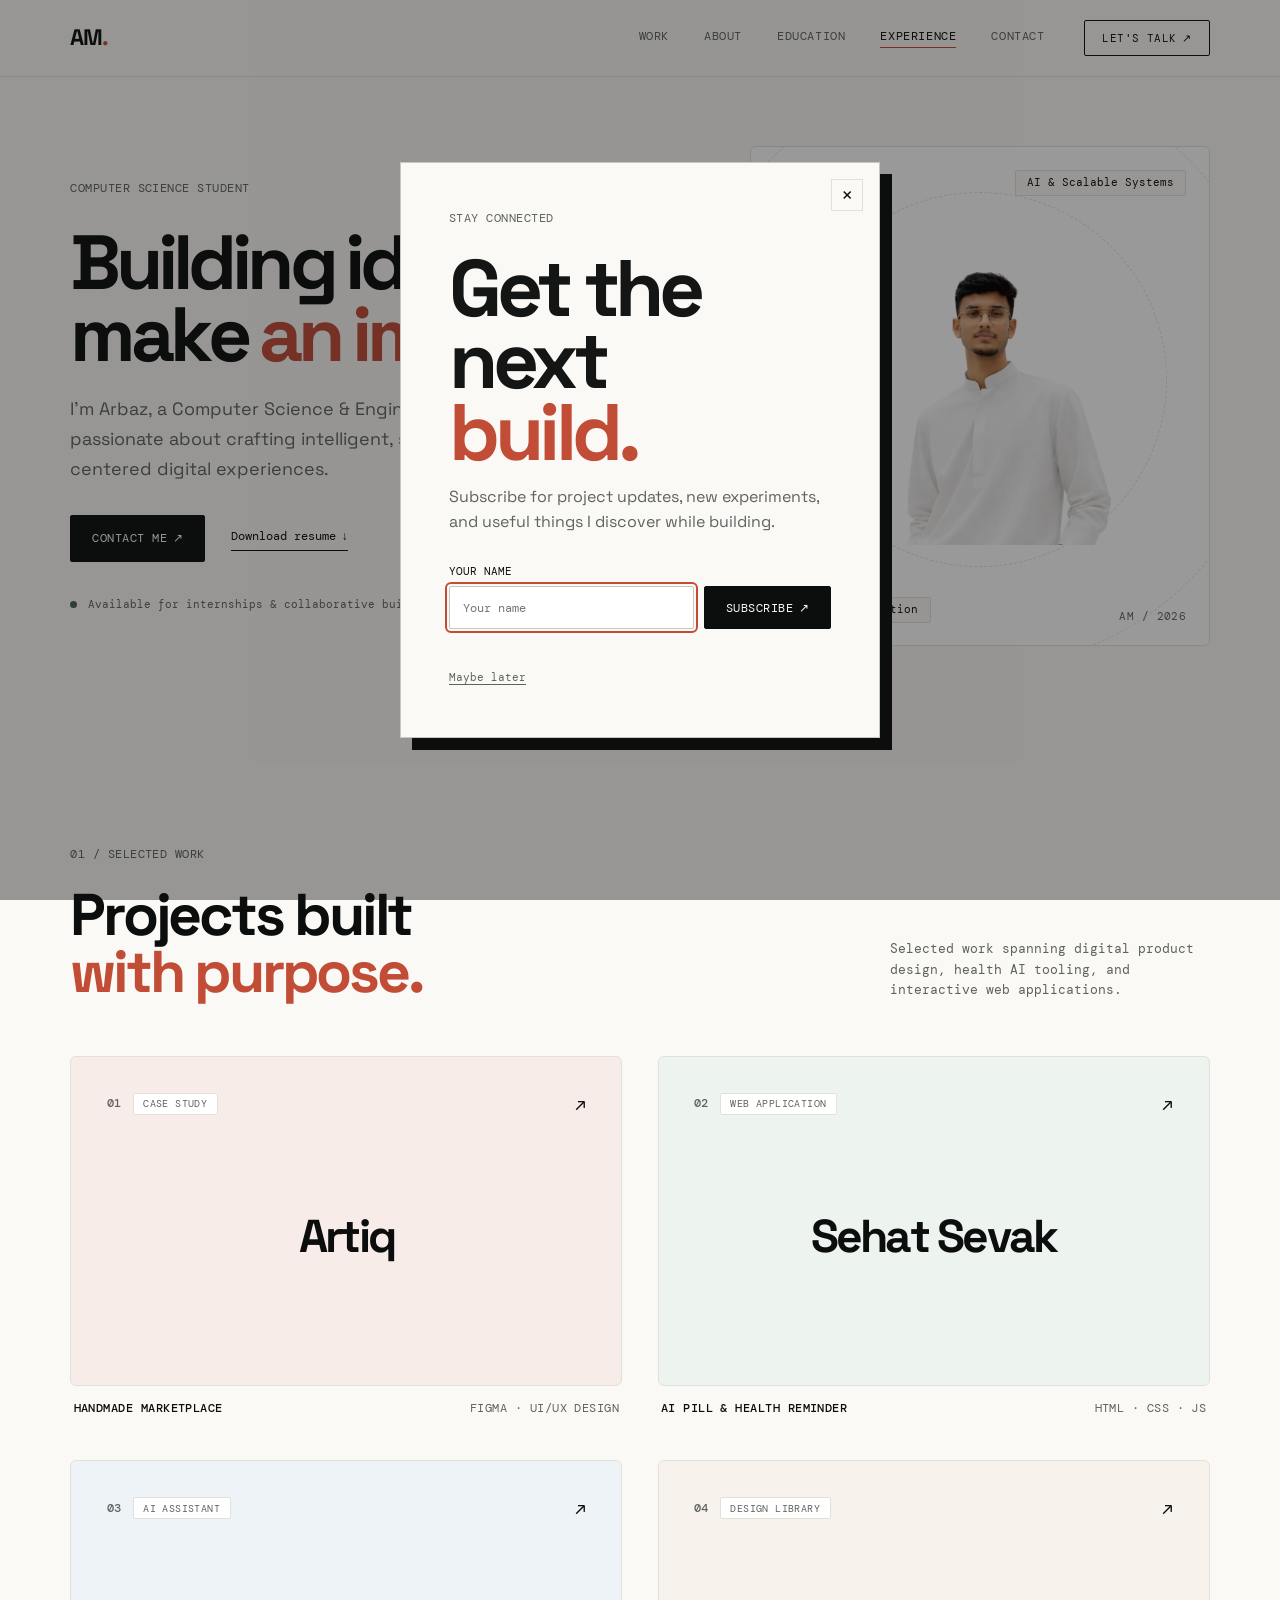
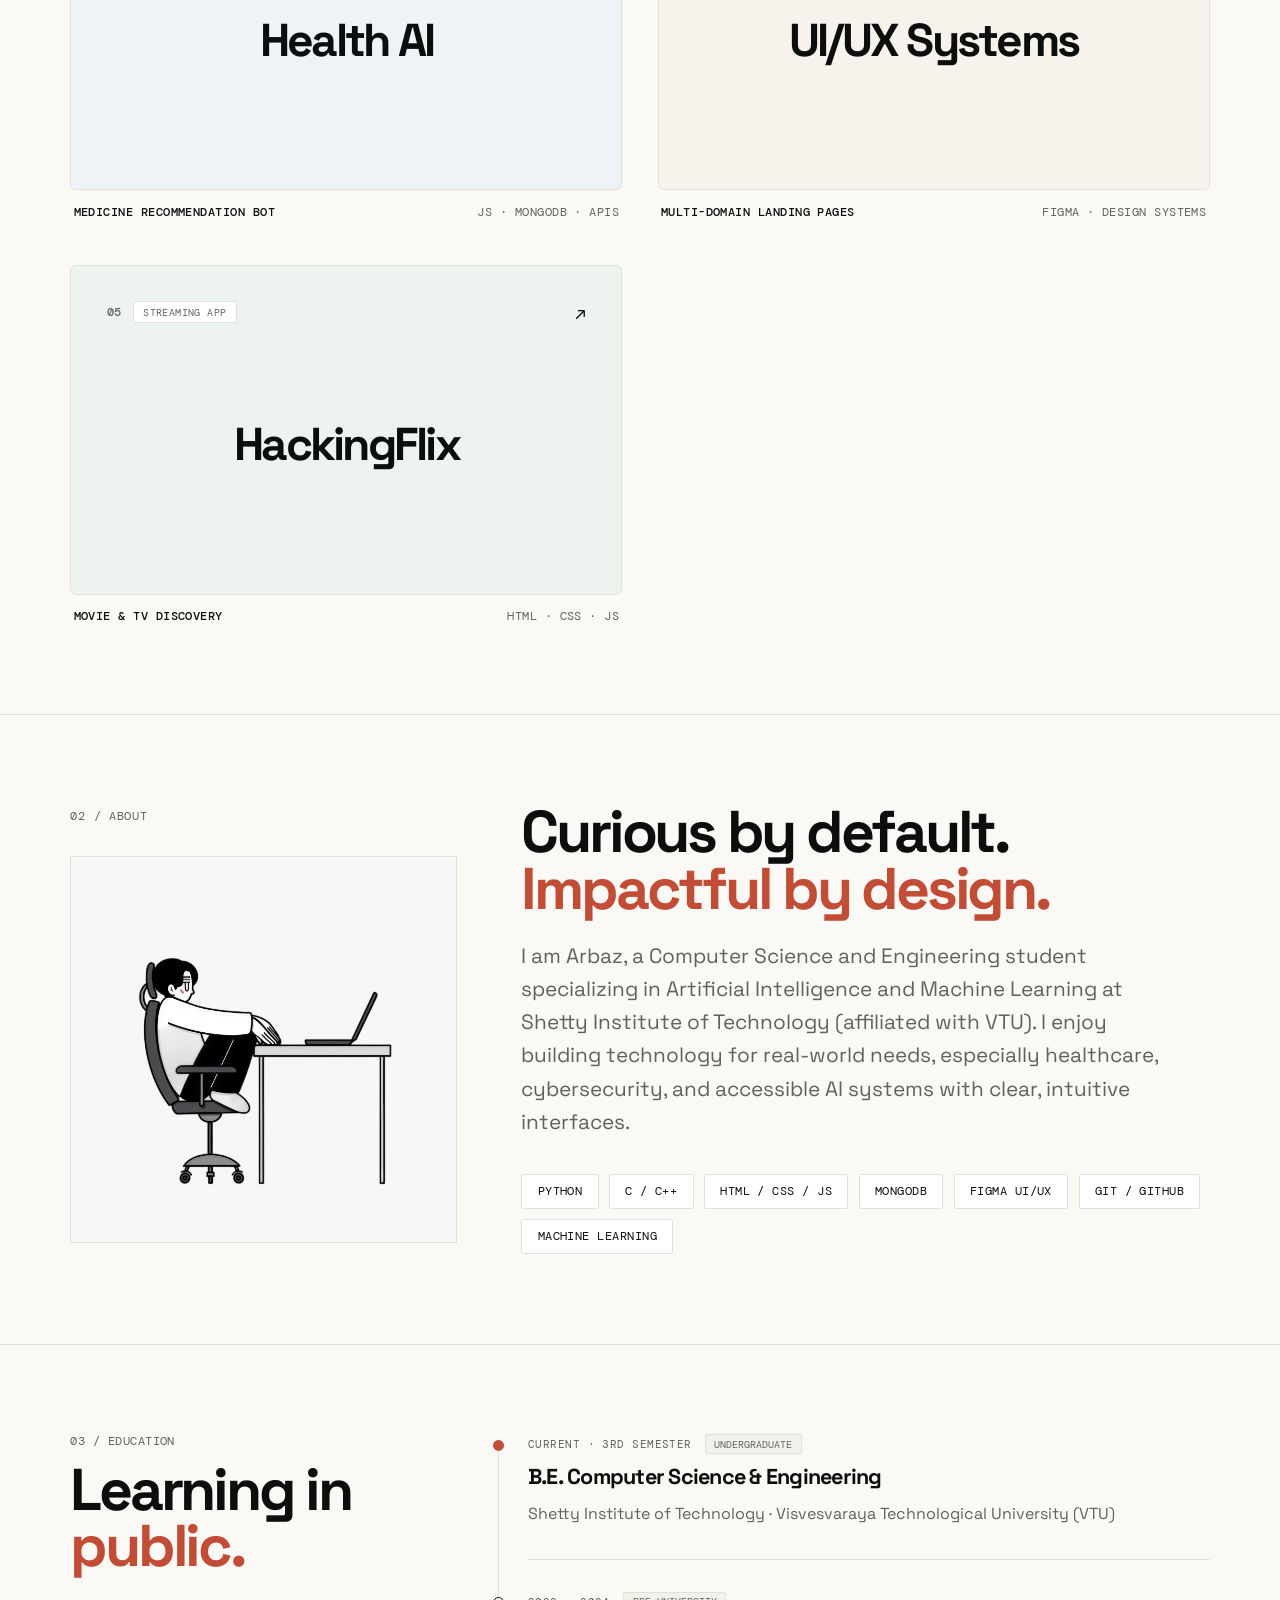
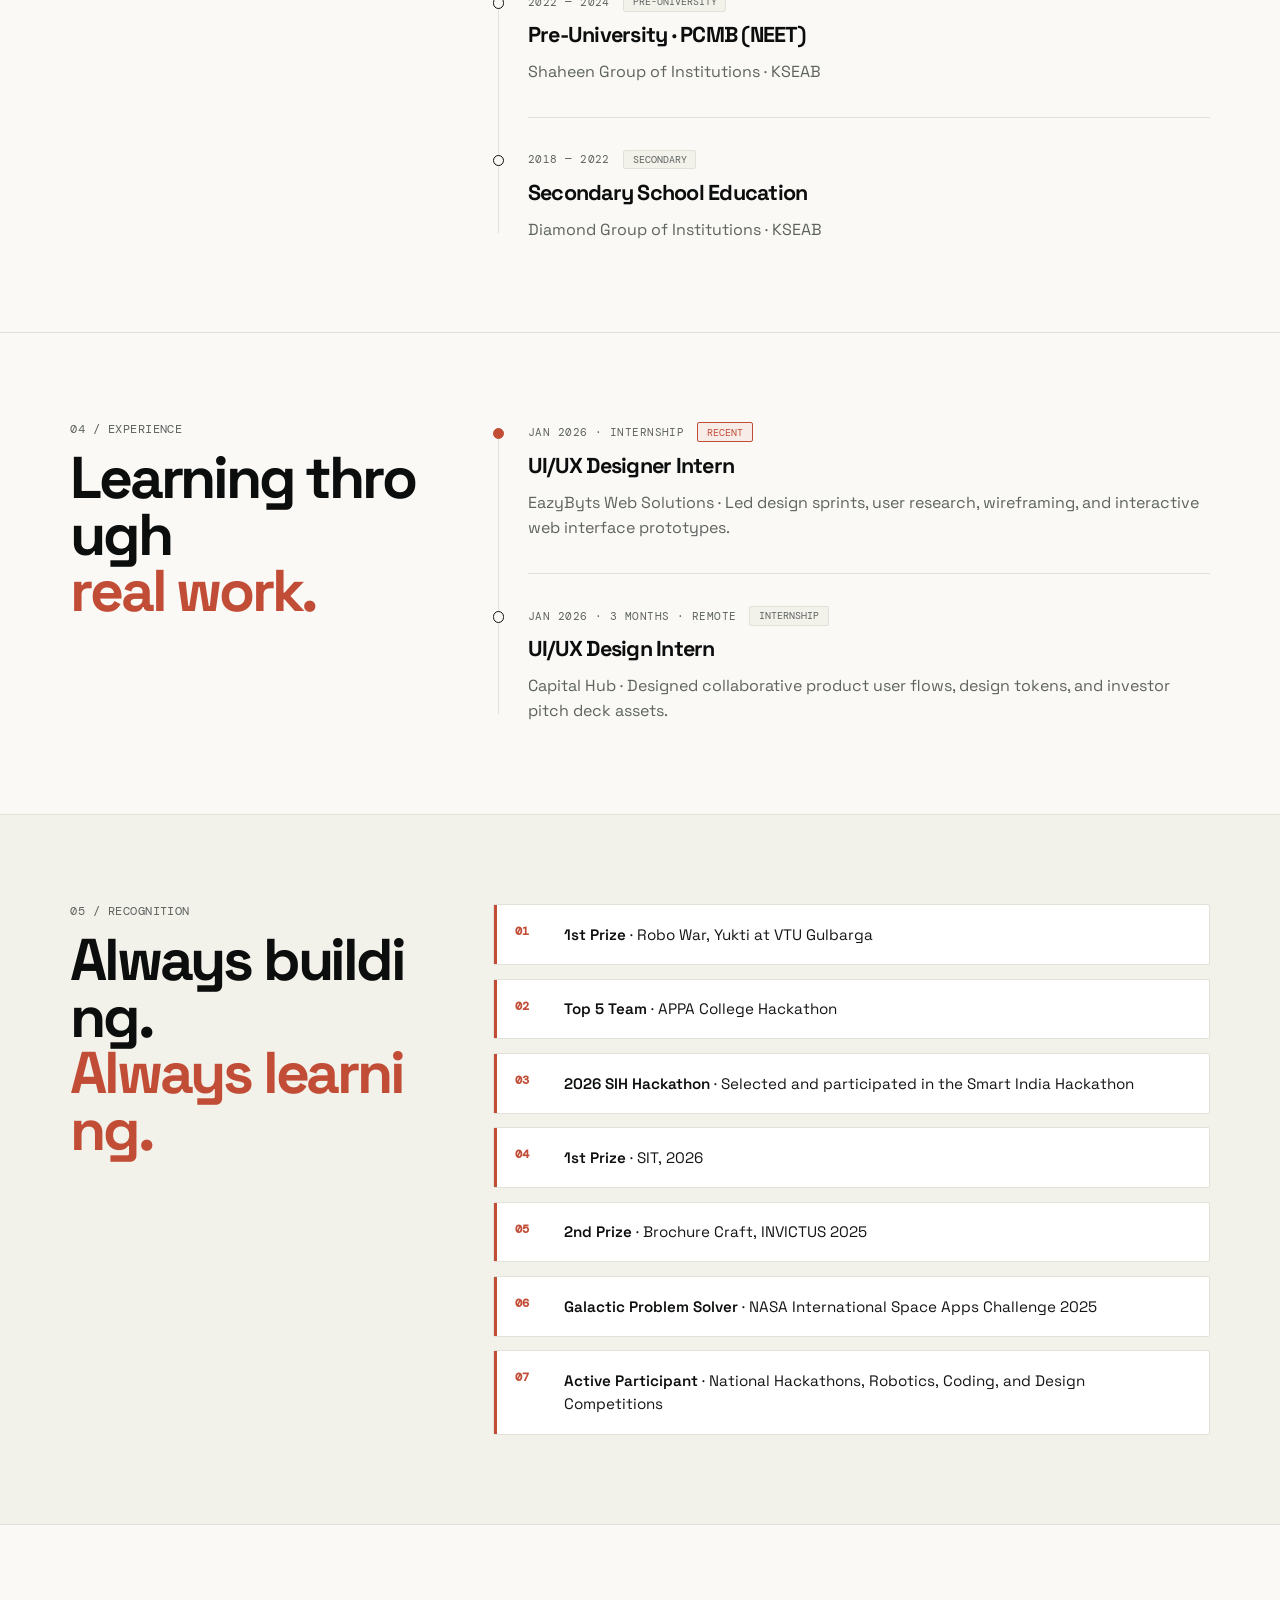
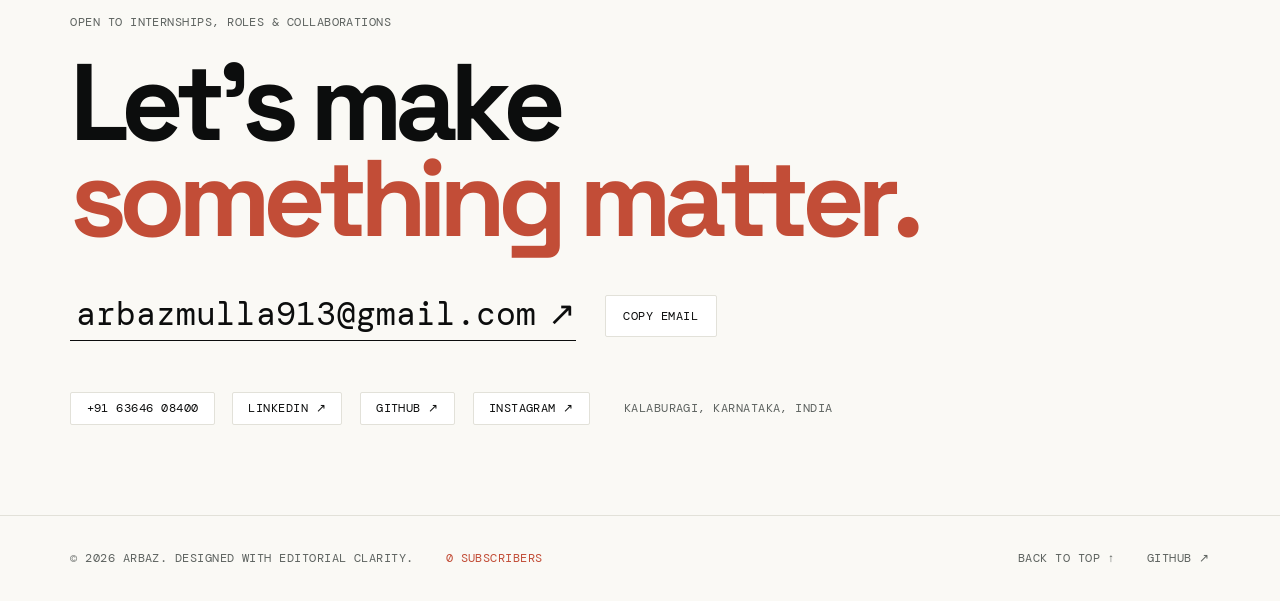
==== index.html @ 46965653 "Add files via upload" ====
<!doctype html>
<html lang="en">

<head>
  <meta charset="UTF-8">
  <meta name="viewport" content="width=device-width, initial-scale=1.0">
  <meta name="description" content="Arbaz— Computer Science student, AI/ML enthusiast, and UI/UX designer.">
  <title>Arbaz — Portfolio</title>
  <link rel="preconnect" href="https://fonts.googleapis.com">
  <link rel="preconnect" href="https://fonts.gstatic.com" crossorigin>
  <link
    href="https://fonts.googleapis.com/css2?family=DM+Mono:ital,wght@0,400;0,500;1,400&family=Space+Grotesk:wght@400;500;600;700&display=swap"
    rel="stylesheet">
  <link rel="stylesheet" href="styles.css">
  <script src="script.js" defer></script>
</head>

<body id="top">

  <!-- ═══════════ EDITORIAL LOADING SCREEN ═══════════ -->
  <div class="loader" id="loader" aria-label="Loading portfolio" role="status">
    <!-- Editorial frame background grid -->
    <div class="loader-bg-grid" aria-hidden="true"></div>

    <!-- Editorial frame corners -->
    <div class="loader-corner corner-tl" aria-hidden="true"></div>
    <div class="loader-corner corner-tr" aria-hidden="true"></div>
    <div class="loader-corner corner-bl" aria-hidden="true"></div>
    <div class="loader-corner corner-br" aria-hidden="true"></div>

    <!-- Top bar telemetry -->
    <header class="loader-topbar">
      <div class="loader-topbar-left">
        <span class="status-dot" aria-hidden="true"></span>
        <span>Arbaz / Portfolio</span>
      </div>
      <div class="loader-topbar-center">
        <span class="loader-coordinates">[ 15.3173° N, 75.7139° E ]</span>
      </div>
      <div class="loader-topbar-right">
        <span class="loader-clock" id="loader-clock">00:00:00</span>
        <span class="live-year">Edition 2026</span>
      </div>
    </header>

    <!-- Central Illustration & Mathematically Sliced Typography -->
    <div class="loader-content">
      <!-- Desk illustration plate -->
      <div class="loader-illustration-wrap">
        <div class="plate-reg reg-tl" aria-hidden="true">+</div>
        <div class="plate-reg reg-tr" aria-hidden="true">+</div>
        <div class="plate-reg reg-bl" aria-hidden="true">+</div>
        <div class="plate-reg reg-br" aria-hidden="true">+</div>
        <img src="assets/arbaz-portrait.png" alt="Portrait of Arbaz" class="loader-desk-svg" />
      </div>

      <!-- Letter-by-Letter Editorial Typographic Wordmark -->
      <div class="loader-hero" id="loader-hero">
        <div class="loader-wordmark-wrap">
          <div class="loader-wordmark-main">
            <h1 class="loader-word-portfolio" id="loader-word-portfolio" aria-label="portfolio">
              <span class="l-char">p</span><span class="l-char">o</span><span class="l-char">r</span><span class="l-char">t</span><span class="l-char">f</span><span class="l-char">o</span><span class="l-char">l</span><span class="l-char">i</span><span class="l-char">o</span>
            </h1>
            <div class="loader-author-stack" id="loader-author-stack">
              <span class="loader-author-first"><span class="l-char">A</span><span class="l-char">r</span><span class="l-char">b</span><span class="l-char">a</span><span class="l-char">z</span><span class="loader-accent-dot">.</span></span>
            </div>
          </div>
          <div class="loader-year-row">
            <span class="loader-year-text"><span class="l-char">2</span><span class="l-char">0</span><span class="l-char">2</span><span class="l-char">6</span></span>
          </div>
        </div>
      </div>
    </div>

    <!-- Bottom progress area -->
    <footer class="loader-bottom">
      <div class="loader-status-row">
        <div class="loader-phase-group">
          <span class="loader-step" id="loader-step">[ 01 / 04 ]</span>
          <span class="loader-phase" id="loader-phase">Setting up typography &amp; index...</span>
        </div>
        <span class="loader-pct" id="loader-pct">00%</span>
      </div>
      <div class="loader-progress-track">
        <div class="loader-progress-fill" id="loader-progress"></div>
      </div>
      <div class="loader-footer-hint">
        <span>[ Space / Esc / Click to skip ]</span>
        <span>Kalaburagi, Karnataka, India</span>
      </div>
    </footer>
  </div>

  <!-- ─── SUBSCRIBE PROMPT ─── -->
  <div class="subscribe-modal" id="subscribe-modal" role="dialog" aria-modal="true"
    aria-labelledby="subscribe-title" aria-describedby="subscribe-description" hidden>
    <div class="subscribe-panel">
      <button class="subscribe-close" id="subscribe-close" type="button" aria-label="Close subscription prompt">&times;</button>
      <p class="eyebrow">Stay connected</p>
      <h2 id="subscribe-title">Get the next<br><em>build.</em></h2>
      <p id="subscribe-description">Subscribe for project updates, new experiments, and useful things I discover while building.</p>
      <form class="subscribe-form" id="subscribe-form">
        <label for="subscribe-name">Your name</label>
        <div class="subscribe-input-row">
          <input id="subscribe-name" name="name" type="text" autocomplete="name" placeholder="Your name" required>
          <button class="button button-primary" type="submit">Subscribe <span>↗</span></button>
        </div>
        <p class="subscribe-message" id="subscribe-message" role="status"></p>
      </form>
      <button class="subscribe-later" id="subscribe-later" type="button">Maybe later</button>
    </div>
  </div>

  <!-- ═══════════ MAIN SITE ═══════════ -->
  <div class="site-shell" id="site-shell">
    <header class="site-header" id="site-header">
      <div class="header-inner">
        <a class="wordmark" href="#top" aria-label="Back to top">AM<em>.</em></a>
        <button class="menu-toggle" id="menu-toggle" type="button" aria-expanded="false"
          aria-controls="site-nav">Menu</button>
        <nav id="site-nav" class="site-nav" aria-label="Primary navigation">
          <a href="#work">Work</a>
          <a href="#about">About</a>
          <a href="#education">Education</a>
          <a href="#experience">Experience</a>
          <a href="#contact">Contact</a>
        </nav>
        <a class="header-cta" href="mailto:arbazmulla913@gmail.com">Let's talk <span>↗</span></a>
      </div>
      <!-- Hairline scroll reading progress bar -->
      <div class="reading-progress-track" aria-hidden="true">
        <div class="reading-progress-bar" id="reading-progress"></div>
      </div>
    </header>

    <main id="top">
      <!-- ─── HERO SECTION ─── -->
      <section class="hero section-pad section-enter">
        <div class="hero-copy reveal">
          <p class="eyebrow">
            <span>Computer Science Student</span>
            <span class="eyebrow-skills">AI / ML · UI/UX · Python</span>
          </p>
          <h1>Building ideas that make <em>an impact.</em></h1>
          <p class="hero-intro">I'm Arbaz, a Computer Science &amp; Engineering student passionate about crafting
            intelligent, scalable, and human-centered digital experiences.</p>

          <div class="hero-actions">
            <a class="button button-primary" href="mailto:arbazmulla913@gmail.com">Contact me <span>↗</span></a>
            <a class="text-link" href="Arbaz_Mulla_Resume.pdf" download>Download resume <span>↓</span></a>
          </div>

          <div class="hero-availability">
            <span class="avail-dot" aria-hidden="true"></span>
            <span>Available for internships &amp; collaborative builds</span>
          </div>
        </div>

        <!-- ─── HERO ART PLATE SHOWCASE ─── -->
        <div class="hero-art reveal" id="hero-art-card" aria-label="Workspace Illustration" role="img">
          <div class="art-reg reg-tl" aria-hidden="true">+</div>
          <div class="art-reg reg-tr" aria-hidden="true">+</div>
          <div class="art-reg reg-bl" aria-hidden="true">+</div>
          <div class="art-reg reg-br" aria-hidden="true">+</div>

          <div class="art-label"><span>01 / Workspace</span></div>

          <div class="hero-svg-container">
            <img class="hero-portrait" src="assets/arbaz-portrait.png" alt="Portrait of Arbaz" />
          </div>

          <!-- Floating Clean Badges -->
          <div class="floating-badge badge-top-right">
            <span>AI &amp; Scalable Systems</span>
          </div>
          <div class="floating-badge badge-bottom-left">
            <span>UI/UX &amp; Interaction</span>
          </div>

          <div class="orbit orbit-one" aria-hidden="true"></div>
          <div class="orbit orbit-two" aria-hidden="true"></div>
          <div class="art-stamp">AM / 2026</div>
        </div>
      </section>

      <!-- ─── SELECTED WORK ─── -->
      <section id="work" class="work section-pad section-enter">
        <div class="section-heading reveal">
          <div>
            <p class="eyebrow">01 / Selected Work</p>
            <h2>Projects built<br><em>with purpose.</em></h2>
          </div>
          <p class="section-desc">Selected work spanning digital product design, health AI tooling, and interactive web
            applications.</p>
        </div>

        <div class="project-grid">
          <a class="project project-reveal"
            href="https://www.figma.com/proto/EpspkXtcqObleF53jxVz6y/tech-nova?node-id=538-240&starting-point-node-id=538%3A240"
            target="_blank" rel="noreferrer">
            <div class="project-visual visual-terracotta">
              <div class="project-visual-header">
                <div class="project-tag-group">
                  <span class="project-num">01</span>
                  <span class="project-badge">Case Study</span>
                </div>
                <span class="project-arrow" aria-hidden="true">↗</span>
              </div>
              <div class="project-title-wrap">
                <strong>Artiq</strong>
              </div>
            </div>
            <div class="project-meta">
              <span class="project-desc">Handmade marketplace</span>
              <span class="project-tech">Figma · UI/UX Design</span>
            </div>
          </a>

          <a class="project project-reveal" href="https://arbaz4079.github.io/Sehat-Sevak-2/" target="_blank"
            rel="noreferrer">
            <div class="project-visual visual-sage">
              <div class="project-visual-header">
                <div class="project-tag-group">
                  <span class="project-num">02</span>
                  <span class="project-badge">Web Application</span>
                </div>
                <span class="project-arrow" aria-hidden="true">↗</span>
              </div>
              <div class="project-title-wrap">
                <strong>Sehat Sevak</strong>
              </div>
            </div>
            <div class="project-meta">
              <span class="project-desc">AI Pill &amp; Health Reminder</span>
              <span class="project-tech">HTML · CSS · JS</span>
            </div>
          </a>

          <a class="project project-reveal" href="mailto:arbazmulla913@gmail.com?subject=Health%20AI%20project">
            <div class="project-visual visual-slate">
              <div class="project-visual-header">
                <div class="project-tag-group">
                  <span class="project-num">03</span>
                  <span class="project-badge">AI Assistant</span>
                </div>
                <span class="project-arrow" aria-hidden="true">↗</span>
              </div>
              <div class="project-title-wrap">
                <strong>Health AI</strong>
              </div>
            </div>
            <div class="project-meta">
              <span class="project-desc">Medicine Recommendation Bot</span>
              <span class="project-tech">JS · MongoDB · APIs</span>
            </div>
          </a>

          <a class="project project-reveal"
            href="https://www.figma.com/design/4OUJt4WVDzRLR4LXhuRydE/UI-UX-DESIGNS?node-id=0-1&t=vxWpYBIsSLFOu7BZ-1"
            target="_blank" rel="noreferrer">
            <div class="project-visual visual-sand">
              <div class="project-visual-header">
                <div class="project-tag-group">
                  <span class="project-num">04</span>
                  <span class="project-badge">Design Library</span>
                </div>
                <span class="project-arrow" aria-hidden="true">↗</span>
              </div>
              <div class="project-title-wrap">
                <strong>UI/UX Systems</strong>
              </div>
            </div>
            <div class="project-meta">
              <span class="project-desc">Multi-domain Landing Pages</span>
              <span class="project-tech">Figma · Design Systems</span>
            </div>
          </a>

          <a class="project project-reveal" href="https://arbaz4079.github.io/hackingflix.com/" target="_blank"
            rel="noreferrer">
            <div class="project-visual visual-sage">
              <div class="project-visual-header">
                <div class="project-tag-group">
                  <span class="project-num">05</span>
                  <span class="project-badge">Streaming App</span>
                </div>
                <span class="project-arrow" aria-hidden="true">↗</span>
              </div>
              <div class="project-title-wrap">
                <strong>HackingFlix</strong>
              </div>
            </div>
            <div class="project-meta">
              <span class="project-desc">Movie &amp; TV Discovery</span>
              <span class="project-tech">HTML · CSS · JS</span>
            </div>
          </a>
        </div>
      </section>

      <!-- ─── ABOUT SECTION ─── -->
      <section id="about" class="about section-pad section-enter">
        <div class="about-visual reveal">
          <div class="about-marker">02 / About</div>
          <figure class="about-image">
            <img src="assets/about-workspace.jpeg" alt="Person working at a laptop" />
          </figure>
        </div>
        <div class="about-copy reveal">
          <h2>Curious by default.<br><em>Impactful by design.</em></h2>
          <p>I am Arbaz, a Computer Science and Engineering student specializing in Artificial Intelligence and Machine
            Learning at Shetty Institute of Technology (affiliated with VTU). I enjoy building technology for real-world
            needs, especially healthcare, cybersecurity, and accessible AI systems with clear, intuitive interfaces.</p>
          <div class="skills">
            <span class="skill-tag">Python</span>
            <span class="skill-tag">C / C++</span>
            <span class="skill-tag">HTML / CSS / JS</span>
            <span class="skill-tag">MongoDB</span>
            <span class="skill-tag">Figma UI/UX</span>
            <span class="skill-tag">Git / GitHub</span>
            <span class="skill-tag">Machine Learning</span>
          </div>
        </div>
      </section>

      <!-- ─── EDUCATION ─── -->
      <section id="education" class="details education section-pad section-enter">
        <div class="detail-block reveal">
          <p class="eyebrow">03 / Education</p>
                    <h2>Learning in<br><em>public.</em></h2>
        </div>
        <div class="timeline reveal">
          <article>
            <div class="timeline-head">
              <span class="timeline-date">Current · 3rd Semester</span>
              <span class="timeline-chip">Undergraduate</span>
            </div>
            <h3>B.E. Computer Science &amp; Engineering</h3>
            <p>Shetty Institute of Technology · Visvesvaraya Technological University (VTU)</p>
          </article>
          <article>
            <div class="timeline-head">
              <span class="timeline-date">2022 — 2024</span>
              <span class="timeline-chip">Pre-University</span>
            </div>
            <h3>Pre-University · PCMB (NEET)</h3>
            <p>Shaheen Group of Institutions · KSEAB</p>
          </article>
          <article>
            <div class="timeline-head">
              <span class="timeline-date">2018 — 2022</span>
              <span class="timeline-chip">Secondary</span>
            </div>
            <h3>Secondary School Education</h3>
            <p>Diamond Group of Institutions · KSEAB</p>
          </article>
        </div>
      </section>

      <!-- ─── EXPERIENCE ─── -->
      <section id="experience" class="details experience section-pad section-enter">
        <div class="detail-block reveal">
          <p class="eyebrow">04 / Experience</p>
          <h2>Learning through<br><em>real work.</em></h2>
        </div>
        <div class="timeline reveal">
          <article>
            <div class="timeline-head">
              <span class="timeline-date">Jan 2026 · Internship</span>
              <span class="timeline-chip chip-active">Recent</span>
            </div>
            <h3>UI/UX Designer Intern</h3>
            <p>EazyByts Web Solutions · Led design sprints, user research, wireframing, and interactive web interface
              prototypes.</p>
          </article>
          <article>
            <div class="timeline-head">
              <span class="timeline-date">Jan 2026 · 3 Months · Remote</span>
              <span class="timeline-chip">Internship</span>
            </div>
            <h3>UI/UX Design Intern</h3>
            <p>Capital Hub · Designed collaborative product user flows, design tokens, and investor pitch deck assets.
            </p>
          </article>
        </div>
      </section>

      <!-- ─── RECOGNITION ─── -->
      <section class="details recognition section-pad section-enter">
        <div class="detail-block reveal">
          <p class="eyebrow">05 / Recognition</p>
          <h2>Always building.<br><em>Always learning.</em></h2>
        </div>
        <div class="recognition-list reveal">
          <div class="recognition-item">
            <span class="rec-num">01</span>
            <p><strong>1st Prize</strong> · Robo War, Yukti at VTU Gulbarga</p>
          </div>
          <div class="recognition-item">
            <span class="rec-num">02</span>
            <p><strong>Top 5 Team</strong> · APPA College Hackathon</p>
          </div>
          <div class="recognition-item">
            <span class="rec-num">03</span>
            <p><strong>2026 SIH Hackathon</strong> · Selected and participated in the Smart India Hackathon</p>
          </div>
          <div class="recognition-item">
            <span class="rec-num">04</span>
            <p><strong>1st Prize</strong> · SIT, 2026</p>
          </div>
          <div class="recognition-item">
            <span class="rec-num">05</span>
            <p><strong>2nd Prize</strong> · Brochure Craft, INVICTUS 2025</p>
          </div>
          <div class="recognition-item">
            <span class="rec-num">06</span>
            <p><strong>Galactic Problem Solver</strong> · NASA International Space Apps Challenge 2025</p>
          </div>
          <div class="recognition-item">
            <span class="rec-num">07</span>
            <p><strong>Active Participant</strong> · National Hackathons, Robotics, Coding, and Design Competitions</p>
          </div>
        </div>
      </section>

      <!-- ─── CONTACT ─── -->
      <section id="contact" class="contact section-pad section-enter reveal">
        <p class="eyebrow">Open to internships, roles &amp; collaborations</p>
        <h2>Let's make<br><em>something matter.</em></h2>

        <div class="contact-cta-wrap">
          <a class="contact-email" href="mailto:arbazmulla913@gmail.com" id="contact-email">
            <span>arbazmulla913@gmail.com</span>
            <span class="arrow">↗</span>
          </a>
          <button class="copy-email-btn" id="copy-email-btn" type="button" aria-label="Copy email address" aria-live="polite" title="Copy email address">
            <span class="copy-text">Copy Email</span>
            <span class="copy-check" aria-hidden="true">✓ Copied</span>
          </button>
        </div>

        <div class="contact-links">
          <a class="contact-pill" href="tel:+916364608400">+91 63646 08400</a>
          <a class="contact-pill" href="https://www.linkedin.com/in/arbaz-9812b633b" target="_blank"
            rel="noreferrer">LinkedIn ↗</a>
          <a class="contact-pill" href="https://github.com/Arbaz4079" target="_blank" rel="noreferrer">GitHub ↗</a>
          <a class="contact-pill" href="https://www.instagram.com/arbaz_m20" target="_blank" rel="noreferrer">Instagram
            ↗</a>
          <span class="contact-pill pill-location">Kalaburagi, Karnataka, India</span>
        </div>
      </section>
    </main>

    <footer class="site-footer">
      <div class="footer-left">
        <span>© 2026 Arbaz. Designed with editorial clarity.</span>
        <span class="subscriber-count" id="subscriber-count" aria-live="polite">0 subscribers</span>
      </div>
      <div class="footer-right">
        <a href="#top">Back to top ↑</a>
        <a href="https://github.com/Arbaz4079" target="_blank" rel="noreferrer">GitHub ↗</a>
      </div>
    </footer>
  </div>
</body>

</html>
---- styles.css ----
/* ───────────────────────────────────────────────
   EDITORIAL DESIGN SYSTEM (Light, Human-Centric)
   Strictly: No Dark Mode, No Neon Glows, No Glassmorphism
   ─────────────────────────────────────────────── */
:root {
  --ink: #141515;
  --ink-heading: #0c0d0d;
  --ink-muted: #5e6360;
  --ink-light: #8b908d;
  --paper: #faf9f5;
  --paper-card: #ffffff;
  --paper-subtle: #f2f1ea;
  --paper-elevated: #ffffff;
  --line: #e2e1d9;
  --line-strong: #c8c7be;
  --terracotta: #c24d37;
  --terracotta-bg: #f8ece8;
  --sage: #486653;
  --sage-bg: #edf3ee;
  --slate: #3b5667;
  --slate-bg: #edf3f7;
  --sand: #6e604d;
  --sand-bg: #f7f3ec;
  --display: "Space Grotesk", -apple-system, BlinkMacSystemFont, sans-serif;
  --mono: "DM Mono", monospace;
  --radius-sm: 2px;
  --radius-md: 6px;
  --radius-lg: 12px;
  --gutter: clamp(1.5rem, 5.5vw, 5rem);
}

/* ───────────────────────────────────────────────
   RESET & BASE
   ─────────────────────────────────────────────── */
*, *::before, *::after {
  box-sizing: border-box;
}

html {
  scroll-behavior: smooth;
  color-scheme: light;
  background-color: var(--paper);
}

body {
  position: relative;
  margin: 0;
  color: var(--ink);
  background-color: var(--paper);
  font-family: var(--display);
  overflow-x: hidden;
  line-height: 1.6;
  -webkit-font-smoothing: antialiased;
  -moz-osx-font-smoothing: grayscale;
}

a {
  color: inherit;
  text-decoration: none;
}

button {
  cursor: pointer;
  font-family: inherit;
}

.custom-cursor-dot,
.custom-cursor-ring {
  position: fixed;
  z-index: 1200;
  top: 0;
  left: 0;
  pointer-events: none;
  opacity: 0;
  transform: translate(-50%, -50%);
  transition: opacity 180ms ease, width 220ms ease, height 220ms ease,
              background-color 220ms ease, border-color 220ms ease;
}

.custom-cursor-dot {
  width: 7px;
  height: 7px;
  border-radius: 50%;
  background-color: var(--terracotta);
}

.custom-cursor-ring {
  width: 30px;
  height: 30px;
  border: 1px solid var(--terracotta);
  border-radius: 50%;
}

body.has-custom-cursor,
body.has-custom-cursor a,
body.has-custom-cursor button {
  cursor: none;
}

body.has-custom-cursor .custom-cursor-dot,
body.has-custom-cursor .custom-cursor-ring {
  opacity: 1;
}

body.has-custom-cursor.cursor-hover .custom-cursor-dot {
  width: 11px;
  height: 11px;
  background-color: var(--ink-heading);
}

body.has-custom-cursor.cursor-hover .custom-cursor-ring {
  width: 52px;
  height: 52px;
  border-color: var(--ink-heading);
  background-color: rgb(250 249 245 / 35%);
}

.subscribe-modal {
  position: fixed;
  z-index: 1100;
  inset: 0;
  display: grid;
  place-items: center;
  padding: 1.5rem;
  background-color: rgb(12 13 13 / 42%);
  opacity: 1;
  transition: opacity 250ms ease;
}

.subscribe-modal[hidden] {
  display: none;
}

.subscribe-panel {
  position: relative;
  width: min(100%, 480px);
  padding: clamp(1.8rem, 5vw, 3rem);
  background-color: var(--paper);
  border: 1px solid var(--line-strong);
  box-shadow: 12px 12px 0 var(--ink-heading);
  transform: translateY(0);
  animation: subscribePanelIn 450ms cubic-bezier(0.16, 1, 0.3, 1);
}

@keyframes subscribePanelIn {
  from { opacity: 0; transform: translateY(24px); }
  to { opacity: 1; transform: translateY(0); }
}

.subscribe-panel h2 {
  margin: 0 0 1rem;
  font-size: clamp(2.8rem, 8vw, 5rem);
  line-height: 0.9;
  letter-spacing: -0.06em;
}

.subscribe-panel > p:not(.eyebrow),
.subscribe-message {
  color: var(--ink-muted);
}

.subscribe-close {
  position: absolute;
  top: 1rem;
  right: 1rem;
  width: 2rem;
  height: 2rem;
  border: 1px solid var(--line);
  background-color: transparent;
  color: var(--ink-heading);
  font-size: 1.25rem;
  line-height: 1;
}

.subscribe-form {
  margin-top: 1.8rem;
}

.subscribe-form label {
  display: block;
  margin-bottom: 0.5rem;
  color: var(--ink-heading);
  font: 0.7rem var(--mono);
  text-transform: uppercase;
}

.subscribe-input-row {
  display: flex;
  gap: 0.6rem;
}

.subscribe-input-row input {
  min-width: 0;
  flex: 1;
  padding: 0.8rem;
  border: 1px solid var(--line-strong);
  border-radius: var(--radius-sm);
  background-color: var(--paper-card);
  color: var(--ink-heading);
  font: 0.76rem var(--mono);
}

.subscribe-input-row input:focus {
  outline: 2px solid var(--terracotta);
  outline-offset: 2px;
}

.subscribe-message {
  min-height: 1.2em;
  margin: 0.7rem 0 0;
  font: 0.7rem var(--mono);
}

.subscribe-message.is-success {
  color: var(--sage);
}

.subscribe-later {
  margin-top: 1rem;
  padding: 0;
  border: 0;
  border-bottom: 1px solid var(--ink-muted);
  background: transparent;
  color: var(--ink-muted);
  font: 0.7rem var(--mono);
}

.subscriber-count {
  color: var(--terracotta);
}

:focus-visible {
  outline: 2px solid var(--terracotta);
  outline-offset: 3px;
  border-radius: var(--radius-sm);
}

section[id] {
  scroll-margin-top: 88px;
}

.button:active, .header-cta:active, .copy-email-btn:active, .contact-pill:active, .skill-tag:active {
  transform: scale(0.97);
}

/* ───────────────────────────────────────────────
   LETTER INTERACTION
   ─────────────────────────────────────────────── */
.letter {
  display: inline-block;
  transition: transform 200ms cubic-bezier(0.2, 1.4, 0.4, 1), color 180ms ease;
}

.letter:hover {
  position: relative;
  z-index: 2;
  color: var(--terracotta);
  transform: translateY(-0.1em) scale(1.12);
}

/* ═══════════════════════════════════════════════
   EDITORIAL LOADING SCREEN
   ═══════════════════════════════════════════════ */
.loader {
  position: fixed;
  z-index: 1000;
  inset: 0;
  display: flex;
  flex-direction: column;
  align-items: center;
  justify-content: space-between;
  padding: clamp(1.5rem, 3.5vw, 3rem) var(--gutter);
  overflow: hidden;
  background-color: var(--paper);
  user-select: none;
  cursor: pointer;
  opacity: 1;
  visibility: visible;
  transition: opacity 450ms cubic-bezier(0.4, 0, 0.2, 1),
              visibility 450ms;
}

.loader.is-done {
  opacity: 0;
  visibility: hidden;
  pointer-events: none;
}

/* Crisp Architectural Background Grid (Subtle Hairline) */
.loader-bg-grid {
  position: absolute;
  inset: 0;
  opacity: 0.035;
  background-image:
    linear-gradient(var(--ink) 1px, transparent 1px),
    linear-gradient(90deg, var(--ink) 1px, transparent 1px);
  background-size: 36px 36px;
  pointer-events: none;
}

/* Editorial Frame Corners (Hairline Brackets) */
.loader-corner {
  position: absolute;
  width: 14px;
  height: 14px;
  border: 1px solid var(--ink);
  opacity: 0.25;
  pointer-events: none;
  z-index: 1;
}

.corner-tl { top: 1.6rem; left: 1.6rem; border-right: none; border-bottom: none; }
.corner-tr { top: 1.6rem; right: 1.6rem; border-left: none; border-bottom: none; }
.corner-bl { bottom: 1.6rem; left: 1.6rem; border-right: none; border-top: none; }
.corner-br { bottom: 1.6rem; right: 1.6rem; border-left: none; border-top: none; }

/* ─── Loader Top Bar ─── */
.loader-topbar {
  position: relative;
  z-index: 2;
  width: 100%;
  display: flex;
  justify-content: space-between;
  align-items: center;
  font: 0.72rem var(--mono);
  color: var(--ink-muted);
  letter-spacing: 0.04em;
  text-transform: uppercase;
  opacity: 1;
}

.loader-topbar-left {
  display: flex;
  align-items: center;
  gap: 0.65rem;
  font-weight: 500;
  color: var(--ink-heading);
}

.status-dot {
  width: 7px;
  height: 7px;
  border-radius: 50%;
  background-color: var(--terracotta);
  display: inline-block;
  flex-shrink: 0;
}

.loader-topbar-center {
  color: var(--ink-light);
  font-size: 0.68rem;
  letter-spacing: 0.06em;
}

.loader-topbar-right {
  display: flex;
  align-items: center;
  gap: 1.2rem;
}

.loader-clock {
  color: var(--ink-muted);
}

.live-year {
  color: var(--ink-heading);
  font-weight: 500;
}

/* ─── Loader Content Area ─── */
.loader-content {
  position: relative;
  z-index: 2;
  display: flex;
  flex-direction: column;
  align-items: center;
  justify-content: center;
  margin: auto 0;
  width: 100%;
  max-width: 960px;
}

/* ─── Illustration Plate ─── */
.loader-illustration-wrap {
  position: relative;
  width: min(260px, 42vw);
  max-height: 180px;
  margin-bottom: 1.8rem;
  display: flex;
  align-items: center;
  justify-content: center;
  opacity: 1;
}

/* Plate Registration Marks (+) */
.plate-reg, .art-reg {
  position: absolute;
  font: 0.72rem var(--mono);
  color: var(--ink-light);
  line-height: 1;
  user-select: none;
  pointer-events: none;
  opacity: 0.4;
}

.reg-tl { top: -8px; left: -8px; }
.reg-tr { top: -8px; right: -8px; }
.reg-bl { bottom: -8px; left: -8px; }
.reg-br { bottom: -8px; right: -8px; }

@keyframes naturalFloatDesk {
  0%, 100% { transform: translateY(0); }
  50% { transform: translateY(-6px); }
}

.loader-desk-svg {
  width: 100%;
  height: auto;
  max-height: 160px;
  object-fit: contain;
  animation: naturalFloatDesk 6s ease-in-out infinite;
}

/* ─── Letter-by-Letter Typographic Wordmark Showcase ─── */
.loader-hero {
  position: relative;
  width: 100%;
  max-width: 960px;
  display: flex;
  justify-content: center;
  align-items: center;
}

.loader-wordmark-wrap {
  display: flex;
  flex-direction: column;
  align-items: center;
  justify-content: center;
  width: 100%;
}

.loader-wordmark-main {
  display: flex;
  align-items: flex-end;
  justify-content: center;
  gap: 1.8rem;
  flex-wrap: wrap;
}

.loader-word-portfolio {
  margin: 0;
  font-family: var(--display);
  font-size: clamp(3.2rem, 9.5vw, 8.6rem);
  font-weight: 700;
  letter-spacing: -0.065em;
  color: var(--ink-heading);
  line-height: 0.92;
  display: inline-flex;
}

.loader-author-stack {
  display: flex;
  flex-direction: column;
  justify-content: flex-end;
  padding-bottom: 0.5rem;
}

.loader-author-first {
  font-family: var(--display);
  font-size: clamp(1.4rem, 3vw, 2.3rem);
  font-weight: 700;
  letter-spacing: -0.035em;
  color: var(--ink-heading);
  line-height: 1.05;
  display: inline-flex;
}

.loader-author-last {
  font-family: var(--display);
  font-size: clamp(1.6rem, 3.4vw, 2.7rem);
  font-weight: 700;
  letter-spacing: -0.035em;
  color: var(--ink-heading);
  line-height: 1.05;
  display: inline-flex;
}

.loader-accent-dot {
  color: var(--terracotta);
}

.loader-year-row {
  margin-top: 1.4rem;
  text-align: center;
}

.loader-year-text {
  font-family: var(--mono);
  font-size: 0.85rem;
  font-weight: 500;
  letter-spacing: 0.32em;
  color: var(--ink-muted);
  display: inline-flex;
}

/* Character Level Precision Animation */
.l-char {
  display: inline-block;
  opacity: 0.1;
  transform: translateY(5px);
  color: var(--ink-heading);
  transition: opacity 120ms ease, transform 140ms cubic-bezier(0.16, 1, 0.3, 1), color 120ms ease;
}

.l-char.is-active {
  opacity: 1;
  transform: translateY(0);
  color: var(--ink-heading);
}

.l-char.is-current {
  color: var(--terracotta);
}

/* ─── Bottom Progress Area ─── */
.loader-bottom {
  position: relative;
  z-index: 2;
  width: 100%;
  max-width: 820px;
  opacity: 1;
}

.loader-status-row {
  display: flex;
  justify-content: space-between;
  align-items: center;
  font: 0.72rem var(--mono);
  color: var(--ink-muted);
  letter-spacing: 0.04em;
  margin-bottom: 0.75rem;
}

.loader-phase-group {
  display: flex;
  align-items: center;
  gap: 0.75rem;
}

.loader-step {
  color: var(--terracotta);
  font-weight: 500;
}

.loader-phase {
  color: var(--ink-heading);
  font-weight: 500;
  transition: opacity 180ms ease;
}

.loader-pct {
  font-variant-numeric: tabular-nums;
  color: var(--ink-heading);
  font-weight: 600;
  font-size: 0.8rem;
}

.loader-progress-track {
  position: relative;
  height: 1.5px;
  background-color: var(--line-strong);
  overflow: hidden;
  border-radius: var(--radius-sm);
}

.loader-progress-fill {
  position: absolute;
  top: 0;
  left: 0;
  height: 100%;
  width: 0%;
  background-color: var(--terracotta);
  transition: width 100ms linear;
}

.loader-footer-hint {
  display: flex;
  justify-content: space-between;
  margin-top: 0.65rem;
  font: 0.64rem var(--mono);
  color: var(--ink-light);
  letter-spacing: 0.04em;
  text-transform: uppercase;
}

/* ═══════════════════════════════════════════════
   SITE SHELL & EDITORIAL HEADER
   ═══════════════════════════════════════════════ */
.site-shell {
  max-width: 1400px;
  margin: 0 auto;
  overflow: hidden;
  opacity: 0;
  transform: translateY(24px);
  transition: opacity 800ms cubic-bezier(0.16, 1, 0.3, 1),
              transform 800ms cubic-bezier(0.16, 1, 0.3, 1);
}

.site-shell.is-revealed {
  opacity: 1;
  transform: translateY(0);
}

.site-header {
  position: sticky;
  top: 0;
  z-index: 100;
  background-color: var(--paper);
  border-bottom: 1px solid var(--line);
  transition: border-bottom-color 200ms ease;
}

.site-header.is-scrolled {
  border-bottom-color: var(--line-strong);
}

.header-inner {
  display: flex;
  align-items: center;
  gap: 2.5rem;
  min-height: 76px;
  padding: 0 var(--gutter);
}

.reading-progress-track {
  position: absolute;
  bottom: -1px;
  left: 0;
  width: 100%;
  height: 1.5px;
  background-color: transparent;
  pointer-events: none;
}

.reading-progress-bar {
  height: 100%;
  width: 0%;
  background-color: var(--terracotta);
  transition: width 80ms ease-out;
}

.wordmark {
  margin-right: auto;
  font-size: 1.4rem;
  font-weight: 700;
  letter-spacing: -0.06em;
  color: var(--ink-heading);
}

.wordmark em, em {
  color: var(--terracotta);
  font-style: normal;
}

.site-nav {
  display: flex;
  gap: 2.2rem;
  font-family: var(--mono);
  font-size: 0.72rem;
  text-transform: uppercase;
  letter-spacing: 0.05em;
}

.site-nav a {
  color: var(--ink-muted);
  position: relative;
  padding-bottom: 2px;
  transition: color 160ms ease;
}

.site-nav a:hover, .site-nav a.active {
  color: var(--ink-heading);
}

.site-nav a::after {
  content: "";
  position: absolute;
  bottom: 0;
  left: 0;
  width: 0%;
  height: 1px;
  background-color: var(--terracotta);
  transition: width 180ms ease;
}

.site-nav a:hover::after, .site-nav a.active::after {
  width: 100%;
}

.header-cta {
  display: inline-flex;
  align-items: center;
  padding: 0.6rem 1.05rem;
  border: 1px solid var(--ink-heading);
  border-radius: var(--radius-sm);
  color: var(--ink-heading);
  font: 0.7rem var(--mono);
  text-transform: uppercase;
  letter-spacing: 0.04em;
  background-color: transparent;
  transition: all 180ms ease;
}

.header-cta:hover {
  background-color: var(--ink-heading);
  color: var(--paper);
}

.header-cta span, .button span, .text-link span, .contact-email span {
  margin-left: 0.35rem;
  display: inline-block;
  transition: transform 180ms ease;
}

.header-cta:hover span, .button:hover span {
  transform: translate(2px, -2px);
}

.menu-toggle {
  display: none;
  border: 0;
  background: none;
  font: 0.75rem var(--mono);
  color: var(--ink-heading);
  text-transform: uppercase;
  letter-spacing: 0.04em;
}

/* ═══════════════════════════════════════════════
   HERO SECTION
   ═══════════════════════════════════════════════ */
.section-pad {
  padding: clamp(4.5rem, 7vw, 7rem) var(--gutter);
}

.hero {
  display: grid;
  grid-template-columns: 1.15fr 0.85fr;
  gap: 4.5vw;
  align-items: center;
  min-height: 680px;
  padding-top: 3rem;
}

.eyebrow {
  display: flex;
  justify-content: space-between;
  align-items: center;
  flex-wrap: wrap;
  gap: 0.8rem;
  margin: 0 0 1.6rem;
  color: var(--ink-muted);
  font: 0.72rem var(--mono);
  letter-spacing: 0.04em;
  text-transform: uppercase;
}

.eyebrow-skills {
  color: var(--ink);
  padding: 0.2rem 0.55rem;
  background-color: var(--paper-subtle);
  border: 1px solid var(--line);
  border-radius: var(--radius-sm);
}

h1, h2, p {
  margin-top: 0;
}

h1 {
  max-width: 780px;
  margin-bottom: 1.5rem;
  font-size: clamp(3rem, 6vw, 6rem);
  line-height: 0.94;
  letter-spacing: -0.065em;
  word-spacing: -0.04em;
  color: var(--ink-heading);
}

.hero-intro {
  max-width: 520px;
  color: var(--ink-muted);
  font-size: 1.12rem;
  line-height: 1.65;
  margin-bottom: 2rem;
}

.hero-actions {
  display: flex;
  align-items: center;
  flex-wrap: wrap;
  gap: 1.6rem;
  margin-top: 1.8rem;
}

.button {
  display: inline-flex;
  align-items: center;
  padding: 0.8rem 1.3rem;
  border-radius: var(--radius-sm);
  font-size: 0.76rem;
  font-family: var(--mono);
  text-transform: uppercase;
  letter-spacing: 0.04em;
  transition: all 180ms ease;
}

.button-primary {
  color: var(--paper);
  background-color: var(--ink-heading);
  border: 1px solid var(--ink-heading);
}

.button-primary:hover {
  background-color: var(--terracotta);
  border-color: var(--terracotta);
}

.text-link {
  display: inline-flex;
  align-items: center;
  border-bottom: 1px solid var(--ink-heading);
  padding-bottom: 0.25rem;
  font-family: var(--mono);
  font-size: 0.74rem;
  color: var(--ink-heading);
  transition: all 180ms ease;
}

.text-link:hover {
  color: var(--terracotta);
  border-color: var(--terracotta);
}

.hero-availability {
  display: inline-flex;
  align-items: center;
  gap: 0.65rem;
  margin-top: 2.2rem;
  font: 0.7rem var(--mono);
  color: var(--ink-muted);
}

.avail-dot {
  width: 7px;
  height: 7px;
  border-radius: 50%;
  background-color: var(--sage);
  display: inline-block;
  flex-shrink: 0;
}

/* ─── Hero Art Plate Showcase ─── */
.hero-art {
  position: relative;
  min-height: 500px;
  display: flex;
  align-items: center;
  justify-content: center;
  overflow: hidden;
  background-color: var(--paper-card);
  border: 1px solid var(--line);
  border-radius: var(--radius-md);
  transition: border-color 200ms ease;
}

.hero-art:hover {
  border-color: var(--line-strong);
}

.hero-svg-container {
  position: relative;
  z-index: 2;
  width: 80%;
  height: 80%;
  display: flex;
  align-items: center;
  justify-content: center;
}

.hero-portrait {
  width: 100%;
  height: 100%;
  max-height: 360px;
  object-fit: contain;
}

/* Clean Editorial Badges */
.floating-badge {
  position: absolute;
  z-index: 3;
  padding: 0.35rem 0.7rem;
  background-color: var(--paper);
  border: 1px solid var(--line);
  border-radius: var(--radius-sm);
  font: 0.66rem var(--mono);
  color: var(--ink-heading);
  pointer-events: none;
}

.badge-top-right {
  top: 1.4rem;
  right: 1.4rem;
}

.badge-bottom-left {
  bottom: 1.4rem;
  left: 1.4rem;
}

.art-label, .art-stamp {
  position: absolute;
  z-index: 3;
  font: 0.66rem var(--mono);
  text-transform: uppercase;
  letter-spacing: 0.04em;
}

.art-label {
  top: 1.4rem;
  left: 1.4rem;
  color: var(--ink-muted);
}

.art-stamp {
  right: 1.4rem;
  bottom: 1.4rem;
  color: var(--ink-muted);
}

.orbit {
  position: absolute;
  border: 1px dashed var(--line);
  border-radius: 50%;
  pointer-events: none;
}

.orbit-one {
  width: 82%;
  aspect-ratio: 1;
  top: 9%;
  left: 9%;
}

.orbit-two {
  width: 130%;
  aspect-ratio: 1;
  top: -15%;
  left: -15%;
}

/* ═══════════════════════════════════════════════
   WORK / PORTFOLIO SECTION
   ═══════════════════════════════════════════════ */
.section-heading {
  display: flex;
  align-items: flex-end;
  justify-content: space-between;
  margin-bottom: 3.5rem;
  gap: 2rem;
}

.section-heading h2, .about h2, .detail-block h2 {
  margin: 0;
  font-size: clamp(2.3rem, 4.6vw, 4.6rem);
  line-height: 0.96;
  letter-spacing: -0.055em;
  color: var(--ink-heading);
}

.section-desc {
  max-width: 320px;
  margin: 0;
  color: var(--ink-muted);
  font: 0.82rem var(--mono);
  line-height: 1.55;
}

.project-grid {
  display: grid;
  grid-template-columns: repeat(2, 1fr);
  gap: 2.8rem 2.2rem;
  align-items: stretch;
}

.project {
  display: flex;
  flex-direction: column;
  height: 100%;
}

.project-reveal {
  opacity: 0;
  transform: translateY(24px);
  transition: opacity 650ms cubic-bezier(0.16, 1, 0.3, 1),
              transform 650ms cubic-bezier(0.16, 1, 0.3, 1);
}

.project-reveal.visible {
  opacity: 1;
  transform: translateY(0);
}

.project-reveal:nth-child(1) { transition-delay: 0ms; }
.project-reveal:nth-child(2) { transition-delay: 80ms; }
.project-reveal:nth-child(3) { transition-delay: 160ms; }
.project-reveal:nth-child(4) { transition-delay: 240ms; }

/* ─── Project Visual Styling ─── */
.project-visual {
  position: relative;
  display: flex;
  flex-direction: column;
  justify-content: space-between;
  min-height: 330px;
  padding: 2rem 2.2rem;
  overflow: hidden;
  border-radius: var(--radius-md);
  border: 1px solid var(--line);
  transition: border-color 200ms ease, transform 200ms ease;
}

.project-visual-header {
  display: flex;
  justify-content: space-between;
  align-items: center;
  width: 100%;
  z-index: 2;
}

.project-tag-group {
  display: flex;
  align-items: center;
  gap: 0.75rem;
}

.project-num {
  font: 0.72rem var(--mono);
  color: var(--ink-muted);
  font-weight: 500;
}

.project-badge {
  padding: 0.22rem 0.6rem;
  background-color: var(--paper-card);
  border: 1px solid var(--line);
  border-radius: var(--radius-sm);
  font: 0.64rem var(--mono);
  color: var(--ink-muted);
  text-transform: uppercase;
  letter-spacing: 0.04em;
}

.project-arrow {
  font-size: 1.15rem;
  font-style: normal;
  color: var(--ink-heading);
  transition: transform 180ms ease, color 180ms ease;
}

.project-title-wrap {
  display: flex;
  align-items: center;
  justify-content: center;
  flex: 1;
  padding: 2.2rem 0;
  z-index: 2;
}

.project-visual strong {
  position: relative;
  z-index: 2;
  font-size: clamp(2.2rem, 3.6vw, 3.8rem);
  letter-spacing: -0.06em;
  line-height: 1;
  color: var(--ink-heading);
  text-align: center;
  transition: transform 220ms ease;
}

/* Natural Editorial Tonal Paper Backgrounds */
.visual-terracotta {
  background-color: var(--terracotta-bg);
}

.visual-sage {
  background-color: var(--sage-bg);
}

.visual-slate {
  background-color: var(--slate-bg);
}

.visual-sand {
  background-color: var(--sand-bg);
}

.project:hover .project-visual {
  border-color: var(--line-strong);
  transform: translateY(-3px);
}

.project:hover .project-visual strong {
  transform: translateY(-2px);
}

.project:hover .project-visual .project-arrow {
  transform: translate(2px, -2px);
  color: var(--terracotta);
}

.project-meta {
  display: flex;
  justify-content: space-between;
  align-items: baseline;
  gap: 1rem;
  margin-top: 0.9rem;
  padding: 0 0.2rem;
  font: 0.72rem var(--mono);
  text-transform: uppercase;
  letter-spacing: 0.04em;
}

.project-meta .project-desc {
  color: var(--ink-heading);
  font-weight: 500;
}

.project-meta .project-tech {
  color: var(--ink-muted);
  text-align: right;
}

/* ═══════════════════════════════════════════════
   ABOUT SECTION
   ═══════════════════════════════════════════════ */
.about {
  display: grid;
  grid-template-columns: minmax(280px, 0.9fr) minmax(0, 1.6fr);
  gap: clamp(2.5rem, 5vw, 4.5rem);
  border-top: 1px solid var(--line);
}

.about-visual {
  display: flex;
  flex-direction: column;
  gap: 2rem;
}

.about-image {
  margin: 0;
  align-self: start;
  width: min(100%, 410px);
  aspect-ratio: 1;
  overflow: hidden;
  border: 1px solid var(--line);
  background-color: #f7f7f5;
}

.about-image img {
  display: block;
  width: 100%;
  height: 100%;
  object-fit: contain;
  transition: transform 700ms cubic-bezier(0.16, 1, 0.3, 1);
}

.about-image:hover img {
  transform: scale(1.04);
}

.about-marker {
  color: var(--ink-muted);
  font: 0.72rem var(--mono);
  text-transform: uppercase;
  letter-spacing: 0.06em;
  padding-top: 0.3rem;
}

.about-copy p {
  max-width: 640px;
  margin: 1.4rem 0 2.2rem;
  color: var(--ink-muted);
  font-size: 1.3rem;
  line-height: 1.6;
}

.skills {
  display: flex;
  flex-wrap: wrap;
  gap: 0.65rem;
}

.skill-tag {
  padding: 0.55rem 0.95rem;
  border: 1px solid var(--line);
  background-color: var(--paper-card);
  border-radius: var(--radius-sm);
  font: 0.72rem var(--mono);
  text-transform: uppercase;
  letter-spacing: 0.04em;
  color: var(--ink-heading);
  transition: all 180ms ease;
}

.skill-tag:hover {
  border-color: var(--ink-heading);
  background-color: var(--ink-heading);
  color: var(--paper);
}

/* ═══════════════════════════════════════════════
   DETAILS (Education & Experience)
   ═══════════════════════════════════════════════ */
.details {
  display: grid;
  grid-template-columns: 1fr 2fr;
  gap: clamp(2.5rem, 5vw, 4.5rem);
  border-top: 1px solid var(--line);
}

.detail-block .eyebrow {
  display: block;
  margin-bottom: 0.8rem;
  white-space: nowrap;
}

.detail-block .eyebrow .letter {
  display: inline;
}

.timeline {
  position: relative;
  padding-left: 2.2rem;
}

.timeline::before {
  position: absolute;
  top: 0.6rem;
  bottom: 0.6rem;
  left: 0.35rem;
  width: 1px;
  background-color: var(--line);
  content: "";
}

.timeline article {
  position: relative;
  padding: 0 0 2rem;
  margin-bottom: 2rem;
  border-bottom: 1px solid var(--line);
  opacity: 0;
  transform: translateX(14px);
  transition: opacity 500ms ease, transform 500ms ease;
}

.timeline article:last-child {
  border-bottom: none;
  margin-bottom: 0;
  padding-bottom: 0;
}

.details.visible .timeline article {
  opacity: 1;
  transform: translateX(0);
}

.details.visible .timeline article:nth-child(1) { transition-delay: 0.15s; }
.details.visible .timeline article:nth-child(2) { transition-delay: 0.3s; }
.details.visible .timeline article:nth-child(3) { transition-delay: 0.45s; }

/* Education timeline entrance */
.education .timeline::before {
  transform: scaleY(0);
  transform-origin: top;
  transition: transform 900ms cubic-bezier(0.16, 1, 0.3, 1);
}

.education.visible .timeline::before {
  transform: scaleY(1);
  transition-delay: 120ms;
}

.education .timeline article {
  transform: translateX(28px);
  transition-duration: 650ms;
}

.education .timeline article::before {
  transform: scale(0.4);
  transition: transform 450ms cubic-bezier(0.16, 1, 0.3, 1);
}

.education.visible .timeline article {
  transform: translateX(0);
}

.education.visible .timeline article::before {
  transform: scale(1);
}

.education.visible .timeline article:nth-child(1)::before { transition-delay: 220ms; }
.education.visible .timeline article:nth-child(2)::before { transition-delay: 370ms; }
.education.visible .timeline article:nth-child(3)::before { transition-delay: 520ms; }

.education .timeline-head,
.education .timeline h3,
.education .timeline p {
  opacity: 0;
  transform: translateY(10px);
  transition: opacity 450ms ease, transform 450ms cubic-bezier(0.16, 1, 0.3, 1);
}

.education.visible .timeline-head,
.education.visible .timeline h3,
.education.visible .timeline p {
  opacity: 1;
  transform: translateY(0);
}

.education.visible .timeline article:nth-child(1) .timeline-head { transition-delay: 260ms; }
.education.visible .timeline article:nth-child(1) h3 { transition-delay: 320ms; }
.education.visible .timeline article:nth-child(1) p { transition-delay: 380ms; }
.education.visible .timeline article:nth-child(2) .timeline-head { transition-delay: 410ms; }
.education.visible .timeline article:nth-child(2) h3 { transition-delay: 470ms; }
.education.visible .timeline article:nth-child(2) p { transition-delay: 530ms; }
.education.visible .timeline article:nth-child(3) .timeline-head { transition-delay: 560ms; }
.education.visible .timeline article:nth-child(3) h3 { transition-delay: 620ms; }
.education.visible .timeline article:nth-child(3) p { transition-delay: 680ms; }

.timeline article::before {
  position: absolute;
  top: 0.35rem;
  left: -2.2rem;
  width: 0.7rem;
  height: 0.7rem;
  border: 1px solid var(--ink-heading);
  border-radius: 50%;
  background-color: var(--paper);
  content: "";
}

.timeline article:first-child::before {
  background-color: var(--terracotta);
  border-color: var(--terracotta);
}

.timeline-head {
  display: flex;
  align-items: center;
  gap: 0.8rem;
  margin-bottom: 0.4rem;
}

.timeline-date {
  color: var(--ink-muted);
  font: 0.7rem var(--mono);
  text-transform: uppercase;
  letter-spacing: 0.04em;
}

.timeline-chip {
  padding: 0.15rem 0.55rem;
  background-color: var(--paper-subtle);
  border: 1px solid var(--line);
  border-radius: var(--radius-sm);
  font: 0.64rem var(--mono);
  color: var(--ink-muted);
  text-transform: uppercase;
}

.chip-active {
  border-color: var(--terracotta);
  color: var(--terracotta);
  background-color: var(--terracotta-bg);
}

.timeline h3 {
  margin: 0.35rem 0 0.4rem;
  font-size: 1.35rem;
  letter-spacing: -0.035em;
  color: var(--ink-heading);
}

.timeline p {
  margin: 0;
  color: var(--ink-muted);
  line-height: 1.6;
}

/* ═══════════════════════════════════════════════
   RECOGNITION
   ═══════════════════════════════════════════════ */
.recognition {
  background-color: var(--paper-subtle);
}

.recognition-list {
  display: flex;
  flex-direction: column;
  gap: 0.85rem;
}

.recognition-item {
  position: relative;
  display: flex;
  align-items: flex-start;
  gap: 1.25rem;
  padding: 1.1rem 1.35rem;
  background-color: var(--paper-card);
  border: 1px solid var(--line);
  border-radius: var(--radius-sm);
  transition: border-color 180ms ease, transform 180ms ease;
}

.recognition-item:hover {
  border-color: var(--line-strong);
  transform: translateX(3px);
}

.rec-num {
  font: 0.72rem var(--mono);
  color: var(--terracotta);
  font-weight: 600;
  min-width: 1.8rem;
  padding-top: 0.1rem;
}

.recognition-item p {
  margin: 0;
  color: var(--ink);
  line-height: 1.55;
  font-size: 0.95rem;
}

.recognition-item strong {
  color: var(--ink-heading);
  font-weight: 600;
}

/* Keep the recognition frame fixed while its points rise into view. */
.recognition.section-enter {
  opacity: 1;
  transform: none;
}

.recognition.section-enter > * {
  opacity: 1;
  transform: none;
}

.recognition-item {
  opacity: 0;
  transform: translateY(24px);
  transition: opacity 550ms ease, transform 550ms cubic-bezier(0.16, 1, 0.3, 1),
              border-color 180ms ease;
}

.recognition.visible .recognition-item {
  opacity: 1;
  transform: translateY(0);
}

.recognition.visible .recognition-item:nth-child(1) { transition-delay: 100ms; }
.recognition.visible .recognition-item:nth-child(2) { transition-delay: 190ms; }
.recognition.visible .recognition-item:nth-child(3) { transition-delay: 280ms; }
.recognition.visible .recognition-item:nth-child(4) { transition-delay: 370ms; }
.recognition.visible .recognition-item:nth-child(5) { transition-delay: 460ms; }
.recognition.visible .recognition-item:nth-child(6) { transition-delay: 550ms; }
.recognition.visible .recognition-item:nth-child(7) { transition-delay: 640ms; }

.recognition-item p {
  transform: translateY(10px);
  transition: transform 550ms cubic-bezier(0.16, 1, 0.3, 1);
}

.recognition.visible .recognition-item p {
  transform: translateY(0);
}

.recognition .detail-block.reveal {
  transform: translateY(18px);
  transition-duration: 650ms;
}

.recognition.visible .detail-block.reveal {
  transform: translateY(0);
  transition-delay: 80ms;
}

.recognition-item::after {
  position: absolute;
  inset: 0;
  width: 3px;
  background-color: var(--terracotta);
  content: "";
  transform: scaleY(0);
  transform-origin: top;
  transition: transform 500ms cubic-bezier(0.16, 1, 0.3, 1);
}

.recognition.visible .recognition-item::after {
  transform: scaleY(1);
}

.recognition.visible .recognition-item:nth-child(1)::after { transition-delay: 160ms; }
.recognition.visible .recognition-item:nth-child(2)::after { transition-delay: 250ms; }
.recognition.visible .recognition-item:nth-child(3)::after { transition-delay: 340ms; }
.recognition.visible .recognition-item:nth-child(4)::after { transition-delay: 430ms; }
.recognition.visible .recognition-item:nth-child(5)::after { transition-delay: 520ms; }
.recognition.visible .recognition-item:nth-child(6)::after { transition-delay: 610ms; }
.recognition.visible .recognition-item:nth-child(7)::after { transition-delay: 700ms; }

/* ═══════════════════════════════════════════════
   CONTACT
   ═══════════════════════════════════════════════ */
.contact {
  border-top: 1px solid var(--line);
}

.contact h2 {
  margin-bottom: 2.8rem;
  font-size: clamp(3.4rem, 8.5vw, 8.5rem);
  line-height: 0.88;
  letter-spacing: -0.075em;
  color: var(--ink-heading);
}

.contact-cta-wrap {
  display: flex;
  align-items: center;
  flex-wrap: wrap;
  gap: 1.8rem;
  margin-bottom: 3.2rem;
}

.contact-email {
  display: inline-flex;
  align-items: baseline;
  gap: 0.4rem;
  border-bottom: 1.5px solid var(--ink-heading);
  padding-bottom: 0.35rem;
  font: clamp(1.2rem, 2.6vw, 2.1rem) var(--mono);
  color: var(--ink-heading);
  transition: all 180ms ease;
}

.contact-email:hover {
  color: var(--terracotta);
  border-color: var(--terracotta);
}

.copy-email-btn {
  display: inline-flex;
  align-items: center;
  justify-content: center;
  min-height: 42px;
  padding: 0.6rem 1.1rem;
  background-color: var(--paper-card);
  border: 1px solid var(--line);
  border-radius: var(--radius-sm);
  color: var(--ink-heading);
  font: 0.72rem var(--mono);
  text-transform: uppercase;
  letter-spacing: 0.04em;
  transition: all 180ms ease;
}

.copy-email-btn:hover {
  background-color: var(--ink-heading);
  color: var(--paper);
  border-color: var(--ink-heading);
}

.copy-email-btn .copy-check {
  display: none;
}

.copy-email-btn.is-copied .copy-text {
  display: none;
}

.copy-email-btn.is-copied .copy-check {
  display: inline-block;
  color: var(--sage);
  font-weight: 500;
}

.contact-links {
  display: flex;
  flex-wrap: wrap;
  align-items: center;
  gap: 0.85rem 1.1rem;
  color: var(--ink-muted);
  font: 0.72rem var(--mono);
  text-transform: uppercase;
  letter-spacing: 0.04em;
}

.contact-pill {
  display: inline-flex;
  align-items: center;
  padding: 0.5rem 0.95rem;
  background-color: var(--paper-card);
  border: 1px solid var(--line);
  border-radius: var(--radius-sm);
  color: var(--ink-heading);
  transition: all 180ms ease;
}

.contact-pill:hover {
  color: var(--terracotta);
  border-color: var(--terracotta);
}

.pill-location {
  border-color: transparent;
  background-color: transparent;
  color: var(--ink-muted);
}

/* ═══════════════════════════════════════════════
   FOOTER
   ═══════════════════════════════════════════════ */
.site-footer {
  display: flex;
  justify-content: space-between;
  align-items: center;
  padding: 2.2rem var(--gutter);
  color: var(--ink-muted);
  font: 0.72rem var(--mono);
  text-transform: uppercase;
  letter-spacing: 0.04em;
  border-top: 1px solid var(--line);
}

.site-footer a {
  transition: color 160ms ease;
}

.site-footer a:hover {
  color: var(--terracotta);
}

.site-footer div {
  display: flex;
  gap: 2rem;
}

/* ═══════════════════════════════════════════════
   REVEAL ANIMATIONS (Scroll Observer)
   ═══════════════════════════════════════════════ */
.reveal {
  opacity: 0;
  transform: translateY(20px);
  transition: opacity 600ms ease, transform 600ms cubic-bezier(0.16, 1, 0.3, 1);
}

.reveal.visible {
  opacity: 1;
  transform: translateY(0);
}

.section-enter {
  opacity: 0;
  transform: translateY(24px);
  transition: opacity 700ms ease, transform 700ms cubic-bezier(0.16, 1, 0.3, 1);
}

.section-enter.visible {
  opacity: 1;
  transform: translateY(0);
}

.section-enter > * {
  opacity: 0;
  transform: translateY(18px);
  transition: opacity 600ms ease, transform 600ms cubic-bezier(0.16, 1, 0.3, 1);
}

.section-enter.visible > * {
  opacity: 1;
  transform: translateY(0);
}

.section-enter.visible > *:nth-child(1) { transition-delay: 100ms; }
.section-enter.visible > *:nth-child(2) { transition-delay: 180ms; }
.section-enter.visible > *:nth-child(3) { transition-delay: 260ms; }

/* Interactive section details */
.hero-copy .eyebrow-skills,
.hero-copy .hero-availability,
.section-heading .section-desc,
.about-marker,
.detail-block .eyebrow,
.contact > .eyebrow {
  transition: color 180ms ease, transform 180ms ease;
}

.hero-copy .eyebrow-skills:hover,
.hero-copy .hero-availability:hover,
.section-heading .section-desc:hover,
.about-marker:hover,
.detail-block .eyebrow:hover,
.contact > .eyebrow:hover {
  color: var(--terracotta);
  transform: translateX(4px);
}

.section-heading h2,
.about-copy h2,
.detail-block h2,
.contact h2 {
  transition: color 220ms ease, transform 220ms ease;
}

.section-heading h2:hover,
.about-copy h2:hover,
.detail-block h2:hover,
.contact h2:hover {
  transform: translateX(5px);
}

.timeline article {
  transition: opacity 500ms ease, transform 500ms ease, border-color 180ms ease;
}

.timeline article:hover {
  border-color: var(--terracotta);
}

.timeline article:hover h3 {
  color: var(--terracotta);
  transition: color 180ms ease;
}

.timeline article:hover::before {
  transform: scale(1.25);
  transition: transform 180ms ease;
}

.recognition-item p,
.recognition-item .rec-num {
  transition: color 180ms ease, transform 180ms ease;
}

.recognition-item:hover p {
  transform: translateX(4px);
}

.recognition-item:hover .rec-num {
  color: var(--ink-heading);
  transform: scale(1.1);
}

.contact-email,
.copy-email-btn,
.contact-pill,
.site-footer a {
  transition: color 180ms ease, background-color 180ms ease, border-color 180ms ease,
              transform 180ms ease;
}

.contact-email:hover,
.copy-email-btn:hover,
.contact-pill:hover,
.site-footer a:hover {
  transform: translateY(-3px);
}

.site-footer {
  transition: background-color 220ms ease;
}

.site-footer:hover {
  background-color: var(--paper-subtle);
}

@media (prefers-reduced-motion: reduce) {
  html {
    scroll-behavior: auto;
  }

  *, *::before, *::after {
    animation-duration: 0.01ms !important;
    animation-iteration-count: 1 !important;
    transition-duration: 0.01ms !important;
  }

  .reveal,
  .section-enter,
  .section-enter > *,
  .project-reveal,
  .timeline article {
    opacity: 1 !important;
    transform: none !important;
  }
}

/* ═══════════════════════════════════════════════
   RESPONSIVE STYLES
   ═══════════════════════════════════════════════ */
@media (max-width: 900px) {
  .hero {
    grid-template-columns: 1fr;
    gap: 3.5rem;
    min-height: auto;
    padding-top: 2rem;
  }
  .hero-art {
    min-height: 400px;
  }
  .project-grid {
    grid-template-columns: 1fr;
    gap: 2.2rem;
  }
  .project-visual {
    min-height: 280px;
  }
  .about, .details {
    grid-template-columns: 1fr;
    gap: 2rem;
  }
  .about-visual {
    align-items: center;
  }
  .about-image {
    width: min(100%, 410px);
    justify-self: center;
  }
  .section-heading {
    flex-direction: column;
    align-items: flex-start;
  }
}

@media (max-width: 700px) {
  .section-enter {
    transform: translateY(14px);
    transition-duration: 520ms;
  }

  .section-enter > * {
    transform: translateY(12px);
    transition-duration: 480ms;
  }

  .section-enter.visible > *:nth-child(1) { transition-delay: 60ms; }
  .section-enter.visible > *:nth-child(2) { transition-delay: 130ms; }
  .section-enter.visible > *:nth-child(3) { transition-delay: 200ms; }

  .project-reveal,
  .recognition-item,
  .timeline article {
    will-change: opacity, transform;
  }

  .project-reveal:nth-child(1),
  .recognition.visible .recognition-item:nth-child(1),
  .details.visible .timeline article:nth-child(1) { transition-delay: 80ms; }
  .project-reveal:nth-child(2),
  .recognition.visible .recognition-item:nth-child(2),
  .details.visible .timeline article:nth-child(2) { transition-delay: 160ms; }
  .project-reveal:nth-child(3),
  .recognition.visible .recognition-item:nth-child(3),
  .details.visible .timeline article:nth-child(3) { transition-delay: 240ms; }
  .project-reveal:nth-child(4),
  .recognition.visible .recognition-item:nth-child(4) { transition-delay: 320ms; }
  .recognition.visible .recognition-item:nth-child(5) { transition-delay: 400ms; }
  .recognition.visible .recognition-item:nth-child(6) { transition-delay: 480ms; }
  .recognition.visible .recognition-item:nth-child(7) { transition-delay: 560ms; }

  .contact-links .contact-pill {
    opacity: 0;
    transform: translateY(10px);
    transition: opacity 450ms ease, transform 450ms cubic-bezier(0.16, 1, 0.3, 1),
                color 180ms ease, border-color 180ms ease;
  }

  .contact.visible .contact-pill {
    opacity: 1;
    transform: translateY(0);
  }

  .contact.visible .contact-pill:nth-child(1) { transition-delay: 180ms; }
  .contact.visible .contact-pill:nth-child(2) { transition-delay: 240ms; }
  .contact.visible .contact-pill:nth-child(3) { transition-delay: 300ms; }
  .contact.visible .contact-pill:nth-child(4) { transition-delay: 360ms; }
  .contact.visible .contact-pill:nth-child(5) { transition-delay: 420ms; }

  .hero-intro,
  .about-copy p,
  .section-desc,
  .timeline p,
  .recognition-item p,
  .contact-email {
    overflow-wrap: anywhere;
  }

  .loader {
    padding: 1.6rem 1.4rem;
  }
  .loader-topbar {
    font-size: 0.62rem;
  }
  .loader-topbar-center {
    display: none;
  }
  .loader-illustration-wrap {
    width: min(170px, 48vw);
    margin-bottom: 1.4rem;
  }
  .loader-desk-svg {
    max-height: 120px;
  }
  .loader-hero {
    max-width: 100%;
  }
  .loader-wordmark-main {
    gap: 0.8rem;
  }
  .loader-word-portfolio {
    font-size: clamp(2.8rem, 14vw, 5.2rem);
  }

  .site-header {
    position: sticky;
  }
  .header-inner {
    gap: 1rem;
    padding: 0 var(--gutter);
  }
  .menu-toggle {
    display: block;
  }
  .site-nav {
    display: none;
    position: absolute;
    z-index: 90;
    top: 76px;
    right: 0;
    left: 0;
    flex-direction: column;
    gap: 1.2rem;
    padding: 1.6rem var(--gutter);
    background-color: var(--paper);
    border-bottom: 1px solid var(--line);
  }
  .site-nav.open {
    display: flex;
  }
  .header-cta {
    display: none;
  }

  .section-pad {
    padding: 4.5rem var(--gutter);
  }
  .hero h1 {
    font-size: clamp(2.8rem, 13vw, 4.4rem);
  }
  .eyebrow {
    flex-direction: column;
    align-items: flex-start;
  }
  .hero-art {
    min-height: 300px;
  }
  .hero-svg-container {
    width: 86%;
    height: 74%;
  }
  .badge-top-right, .badge-bottom-left {
    font-size: 0.6rem;
  }
  .badge-top-right {
    top: 1rem;
    right: 1rem;
  }
  .badge-bottom-left {
    bottom: 1rem;
    left: 1rem;
  }
  .project-meta {
    flex-direction: column;
    gap: 0.25rem;
    align-items: flex-start;
  }
  .project-meta .project-tech {
    text-align: left;
  }
  .project-visual {
    padding: 1.5rem;
  }
  .about-image {
    width: min(100%, 330px);
  }
  .about-copy p {
    font-size: 1.05rem;
  }
  .timeline {
    padding-left: 1.6rem;
  }
  .timeline article::before {
    left: -1.6rem;
  }
  .timeline-head {
    align-items: flex-start;
    flex-wrap: wrap;
  }
  .recognition-item {
    gap: 0.8rem;
    padding: 0.9rem 1rem;
  }
  .rec-num {
    min-width: 1.5rem;
  }
  .contact-cta-wrap {
    align-items: flex-start;
    gap: 1.2rem;
  }
  .contact-email {
    max-width: 100%;
    font-size: 1rem;
  }
  .contact h2 {
    font-size: clamp(3.2rem, 14vw, 5.2rem);
  }
  .site-footer {
    flex-direction: column;
    align-items: flex-start;
    gap: 1.2rem;
    padding: 2rem var(--gutter);
  }
  .site-footer div {
    flex-direction: column;
    gap: 0.6rem;
  }
  .subscribe-panel {
    box-shadow: 6px 6px 0 var(--ink-heading);
  }
  .subscribe-input-row {
    flex-direction: column;
  }
  .subscribe-input-row .button {
    justify-content: center;
  }
}

/* Touch Device adjustments */
@media (hover: none), (pointer: coarse) {
  .letter {
    display: inline;
    transition: none;
  }
}

/* Print Stylesheet (CV / Portfolio Archival) */
@media print {
  .loader, .site-header, .header-cta, .menu-toggle, .reading-progress-track, .loader-footer-hint, .contact-cta-wrap button {
    display: none !important;
  }
  body, .site-shell {
    opacity: 1 !important;
    transform: none !important;
    background: #ffffff !important;
    color: #000000 !important;
  }
  .section-pad {
    padding: 2rem 0 !important;
    page-break-inside: avoid;
  }
}
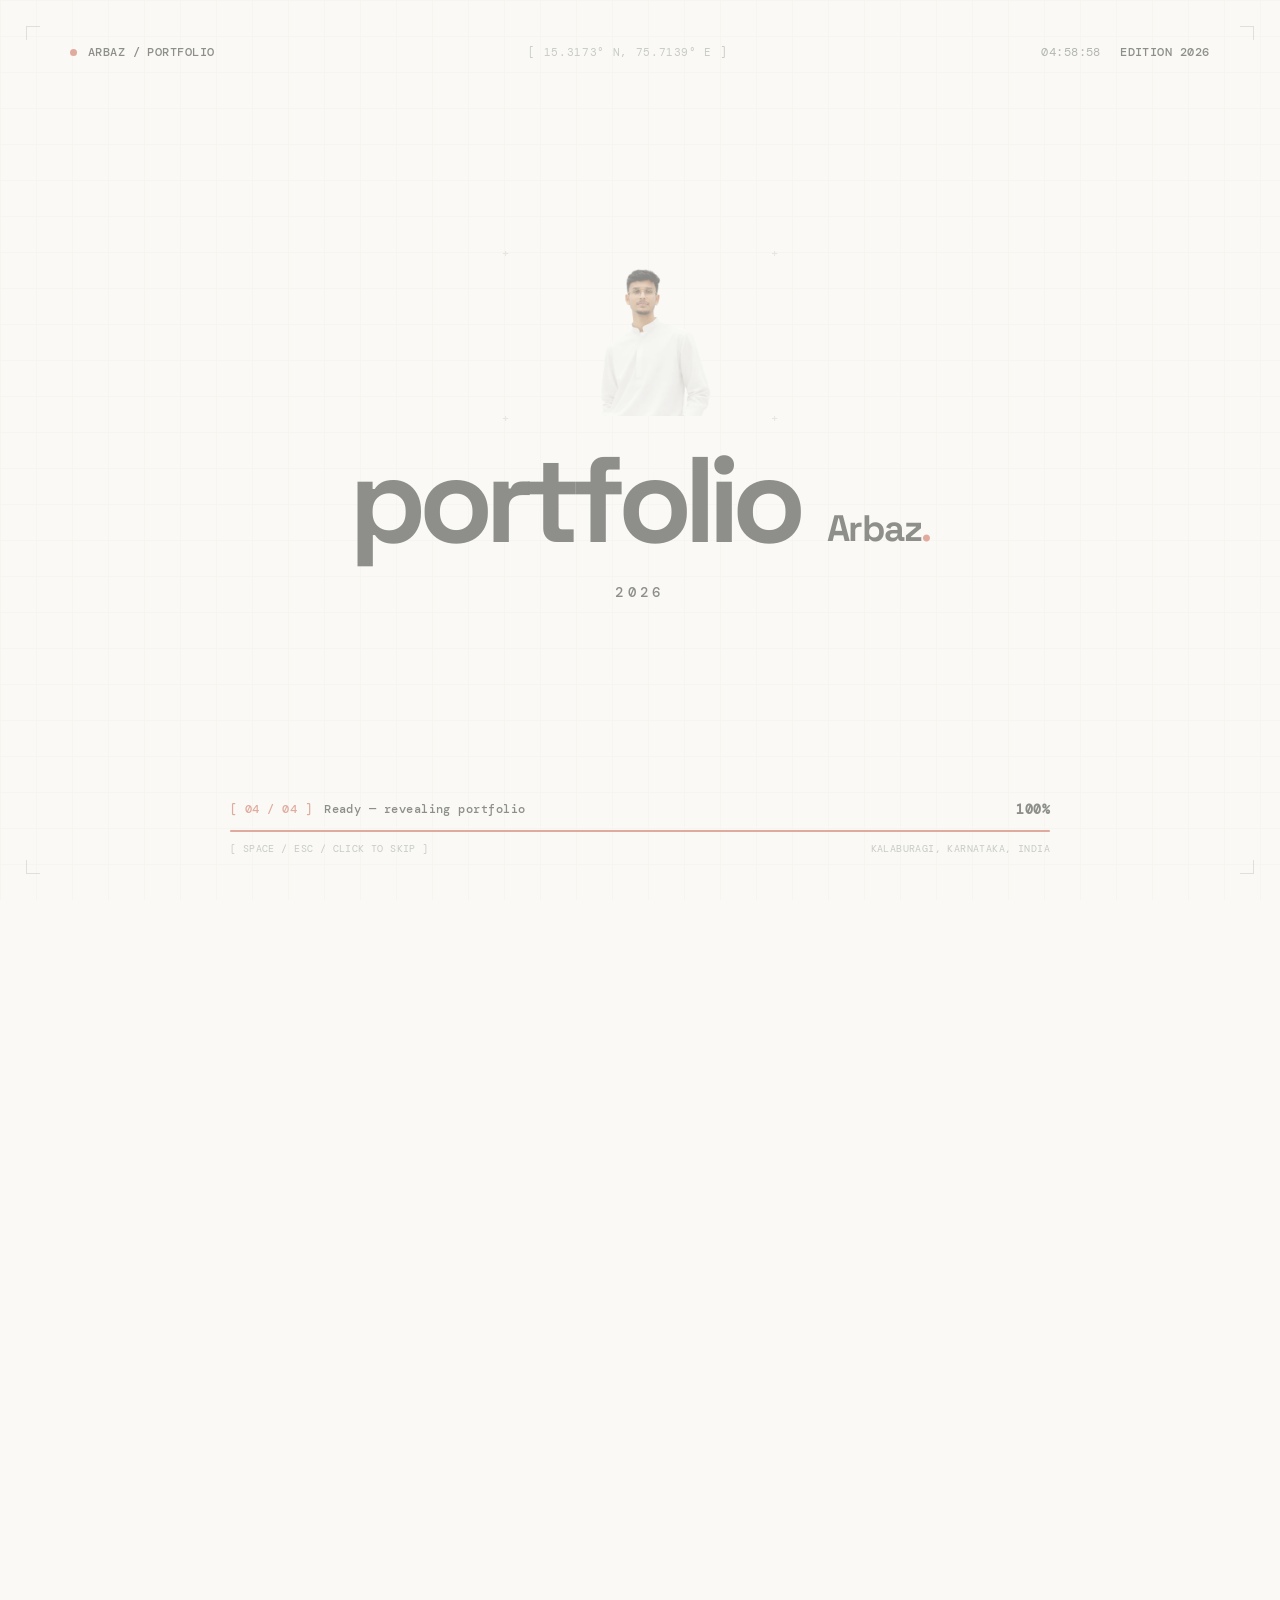
==== commit ba6a8fdc: "Update index.html" ====
--- a/index.html
+++ b/index.html
@@ -89,26 +89,6 @@
         <span>Kalaburagi, Karnataka, India</span>
       </div>
     </footer>
-  </div>
-
-  <!-- ─── SUBSCRIBE PROMPT ─── -->
-  <div class="subscribe-modal" id="subscribe-modal" role="dialog" aria-modal="true"
-    aria-labelledby="subscribe-title" aria-describedby="subscribe-description" hidden>
-    <div class="subscribe-panel">
-      <button class="subscribe-close" id="subscribe-close" type="button" aria-label="Close subscription prompt">&times;</button>
-      <p class="eyebrow">Stay connected</p>
-      <h2 id="subscribe-title">Get the next<br><em>build.</em></h2>
-      <p id="subscribe-description">Subscribe for project updates, new experiments, and useful things I discover while building.</p>
-      <form class="subscribe-form" id="subscribe-form">
-        <label for="subscribe-name">Your name</label>
-        <div class="subscribe-input-row">
-          <input id="subscribe-name" name="name" type="text" autocomplete="name" placeholder="Your name" required>
-          <button class="button button-primary" type="submit">Subscribe <span>↗</span></button>
-        </div>
-        <p class="subscribe-message" id="subscribe-message" role="status"></p>
-      </form>
-      <button class="subscribe-later" id="subscribe-later" type="button">Maybe later</button>
-    </div>
   </div>
 
   <!-- ═══════════ MAIN SITE ═══════════ -->
@@ -215,6 +195,25 @@
               <span class="project-tech">Figma · UI/UX Design</span>
             </div>
           </a>
+          
+          <a class="project project-reveal" href="https://arbaz-portfolio-phi.vercel.app/" target="_blank" rel="noreferrer">
+            <div class="project-visual visual-terracotta">
+              <div class="project-visual-header">
+                <div class="project-tag-group">
+                  <span class="project-num">05</span>
+                  <span class="project-badge">Live Portfolio</span>
+                </div>
+                <span class="project-arrow" aria-hidden="true">↗</span>
+              </div>
+              <div class="project-title-wrap">
+                <strong>Portfolio</strong>
+              </div>
+            </div>
+            <div class="project-meta">
+              <span class="project-desc">Personal portfolio site</span>
+              <span class="project-tech">HTML · CSS · JS</span>
+            </div>
+          </a>
 
           <a class="project project-reveal" href="https://arbaz4079.github.io/Sehat-Sevak-2/" target="_blank"
             rel="noreferrer">
@@ -464,4 +463,4 @@
   </div>
 </body>
 
-</html>+</html>
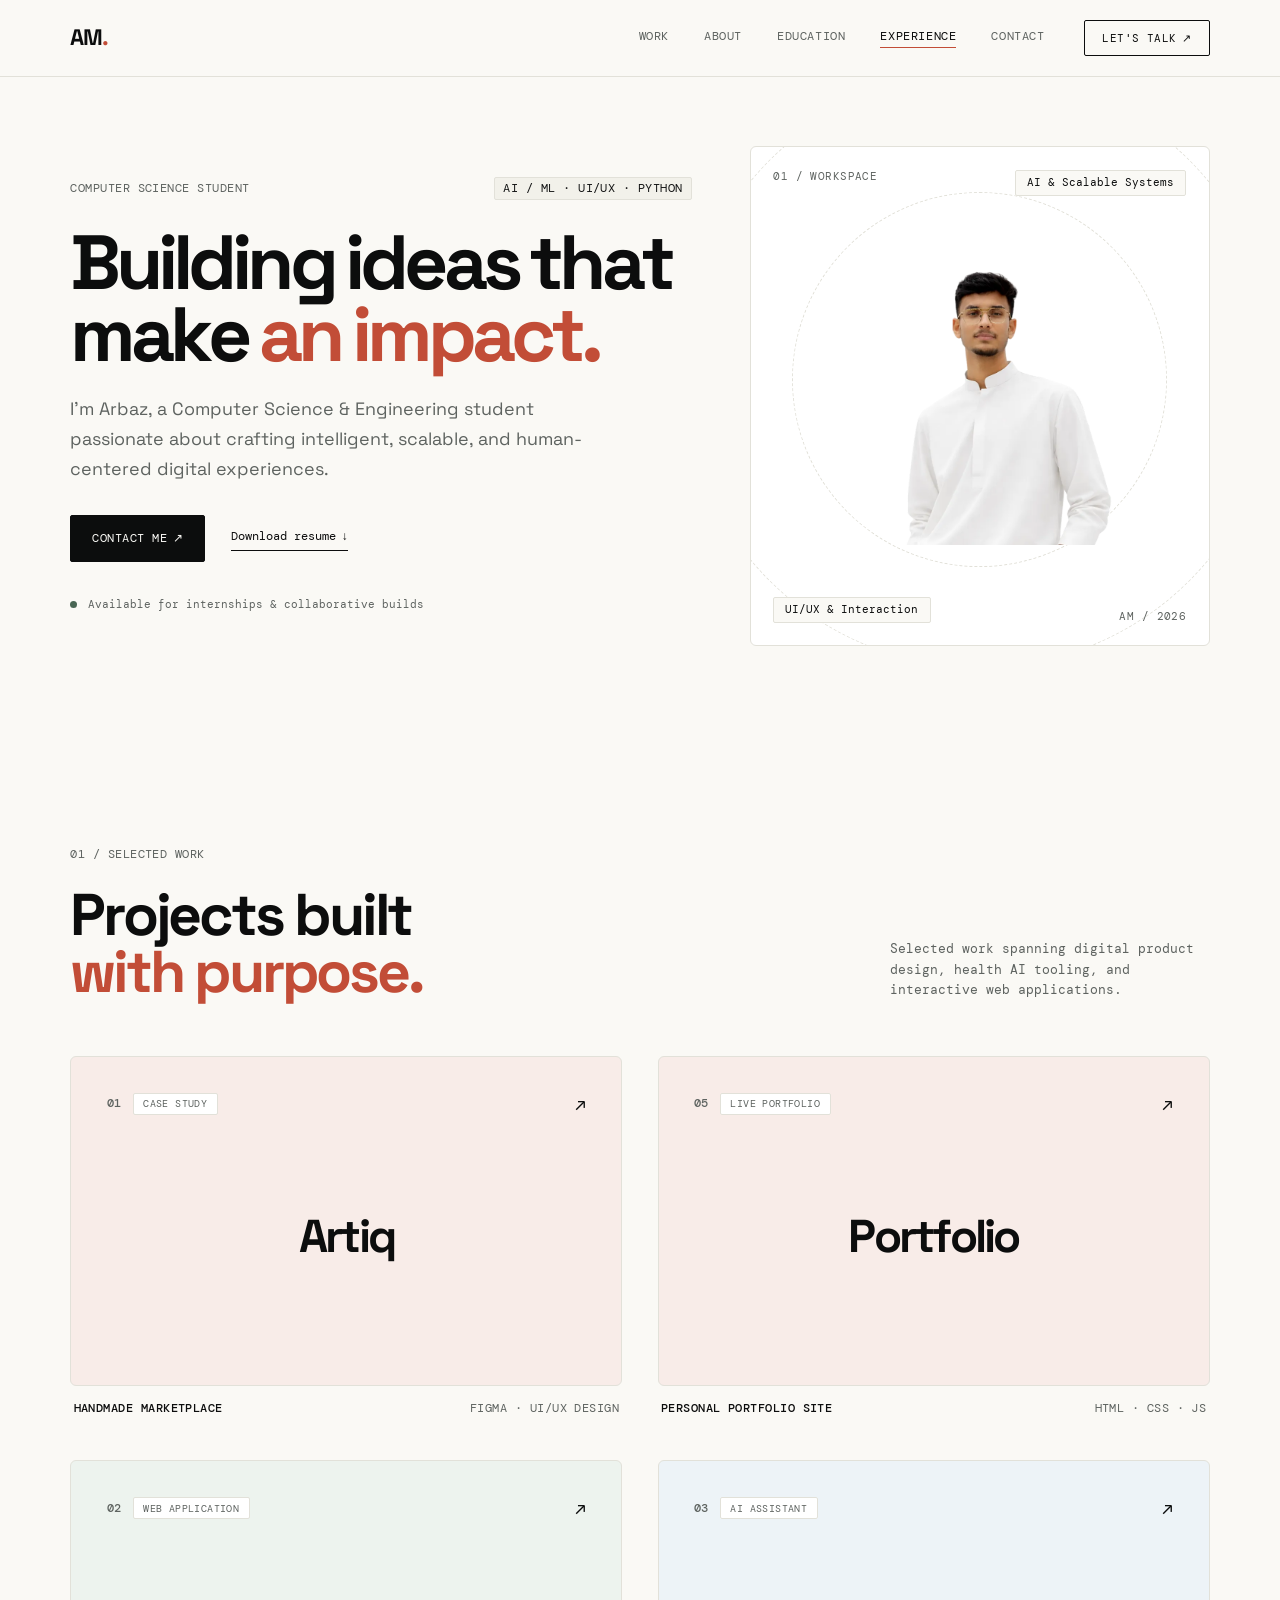
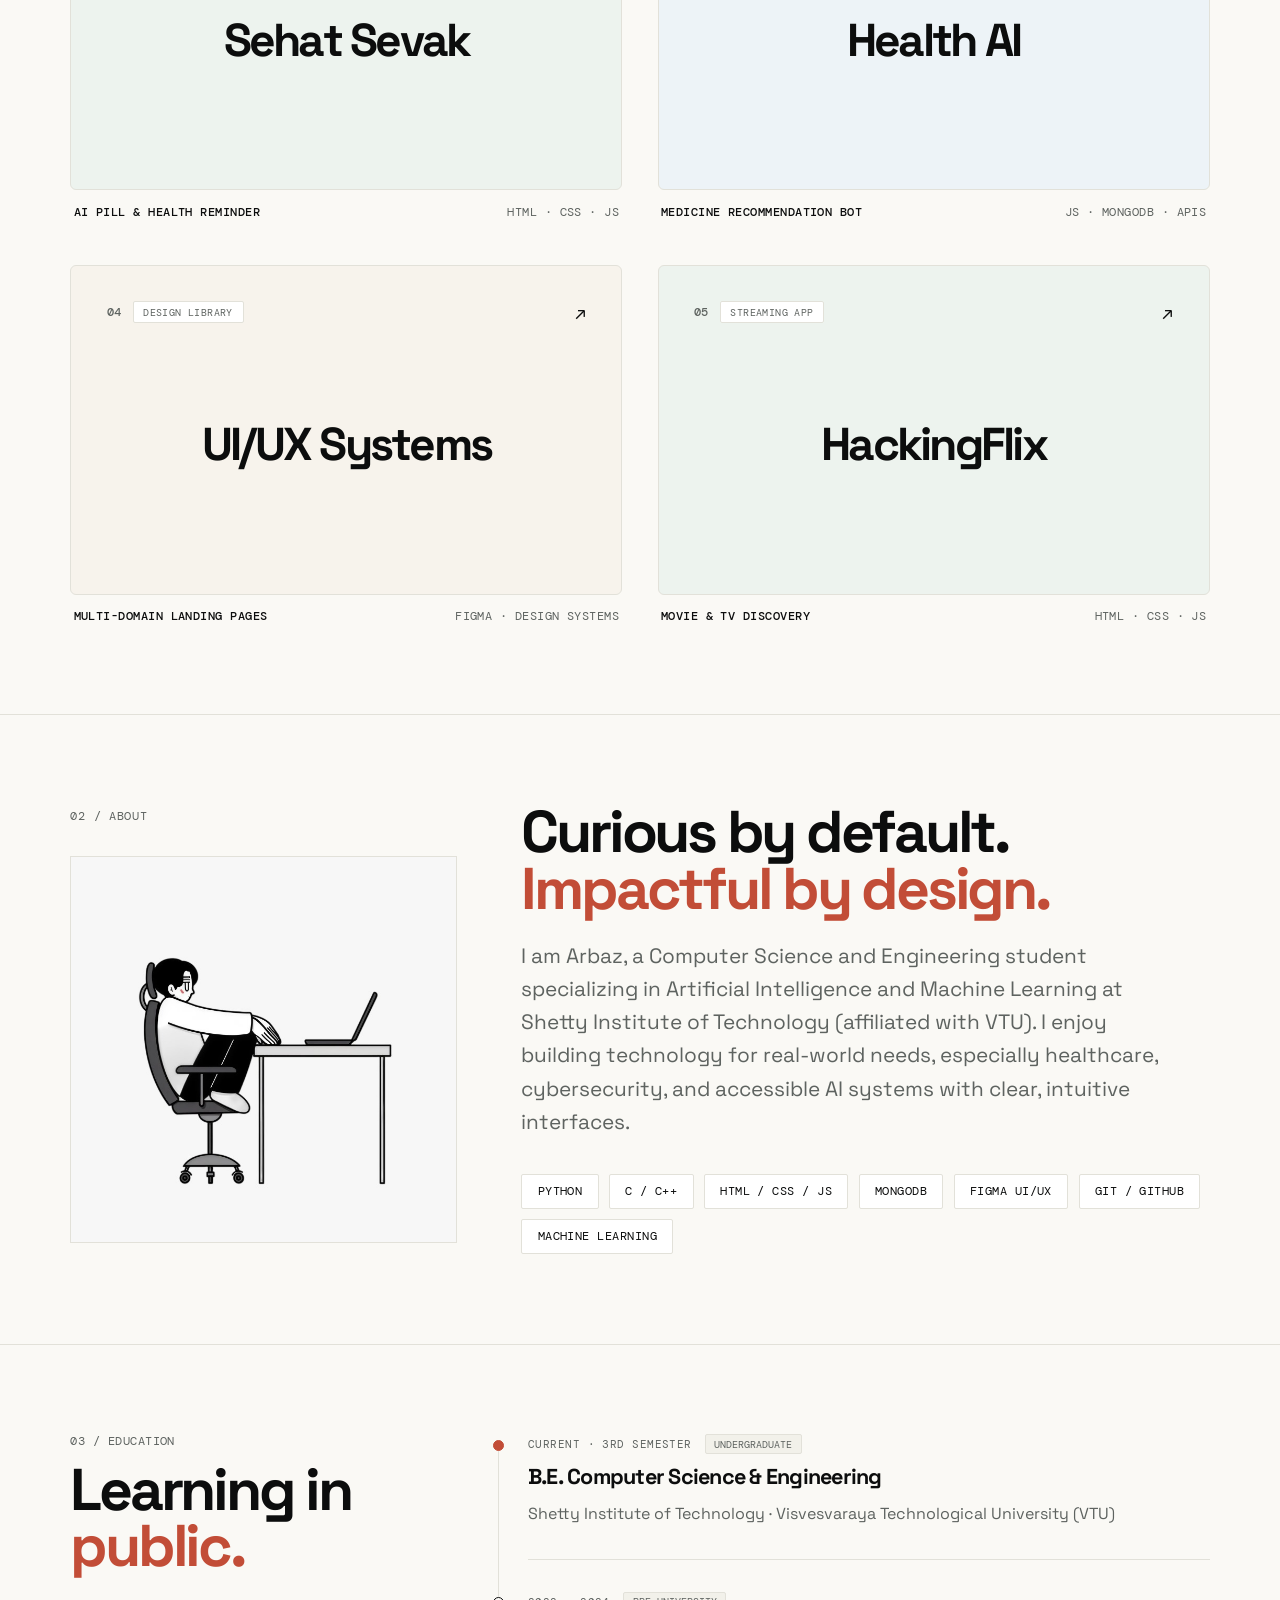
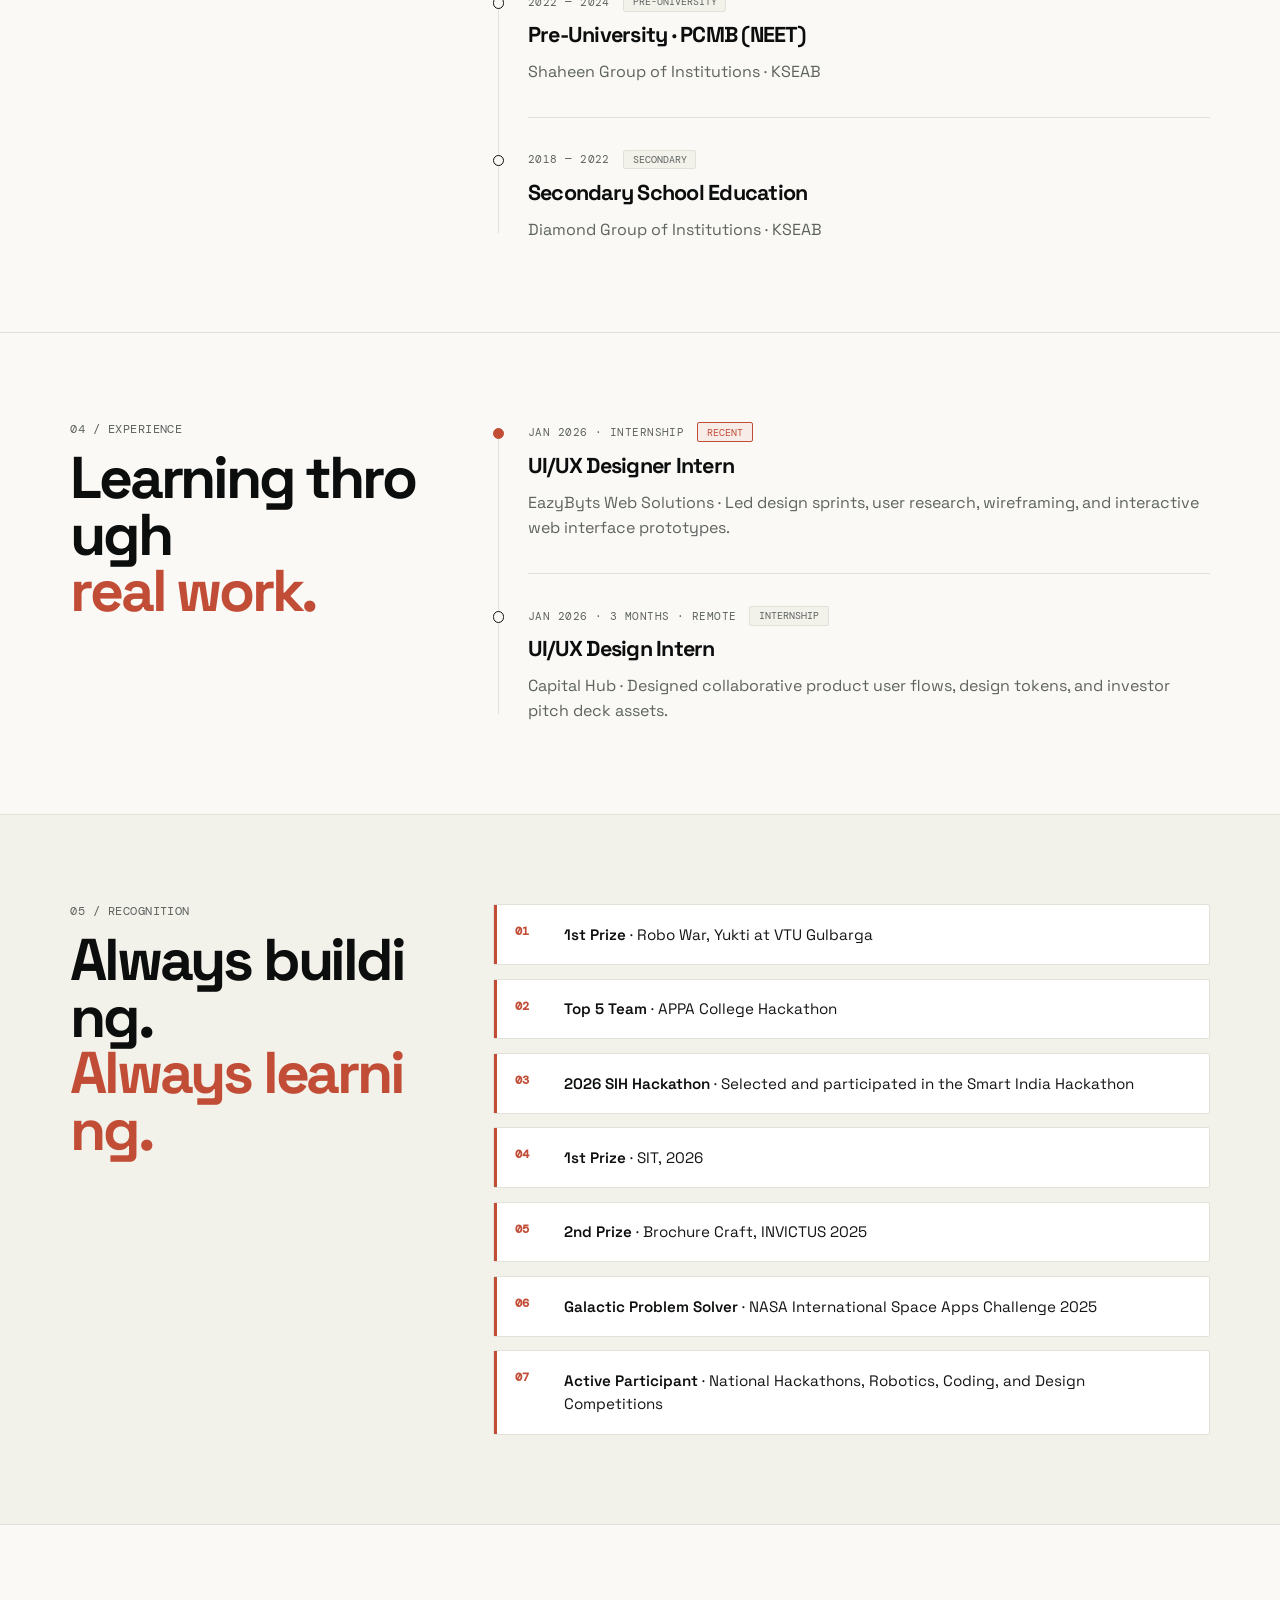
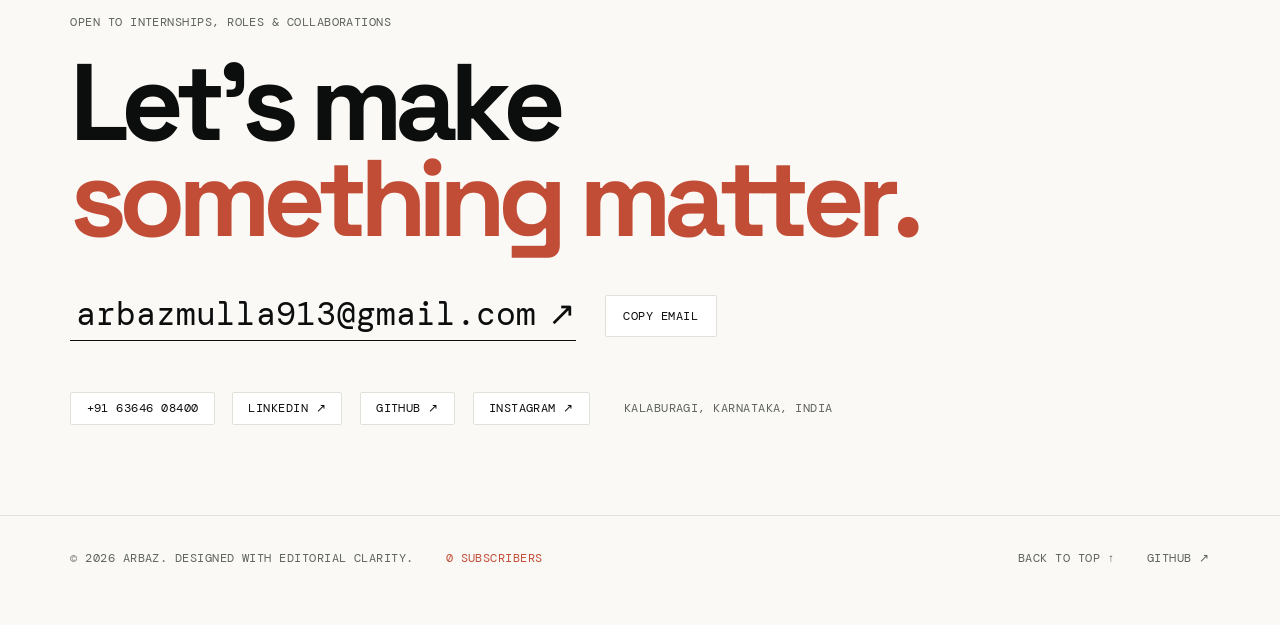
==== commit 6d92c22b: "Install Vercel Web Analytics Vercel Web Analytics Implementation ===================================" ====
--- a/index.html
+++ b/index.html
@@ -13,6 +13,12 @@
     rel="stylesheet">
   <link rel="stylesheet" href="styles.css">
   <script src="script.js" defer></script>
+  
+  <!-- Vercel Web Analytics -->
+  <script>
+    window.va = window.va || function () { (window.vaq = window.vaq || []).push(arguments); };
+  </script>
+  <script defer src="/_vercel/insights/script.js"></script>
 </head>
 
 <body id="top">
